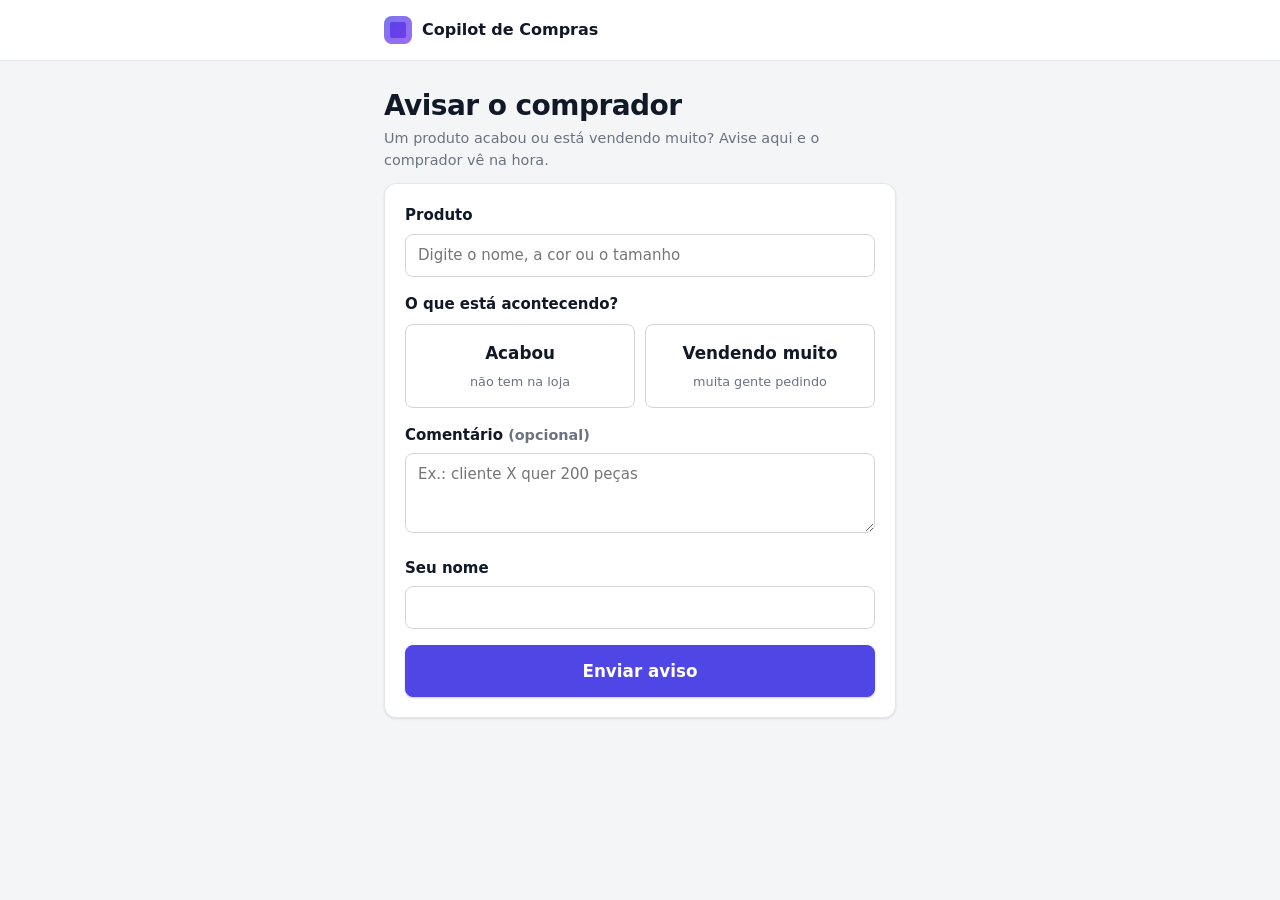
==== src/ui/aviso.html @ fc4e576a "Fluxo do comprador: painel, aviso, tela do SKU e decisão de compra (spec 08) Co-Authored-By: Claude " ====
<!doctype html>
<html lang="pt-BR">
<head>
  <meta charset="utf-8">
  <meta name="viewport" content="width=device-width, initial-scale=1">
  <title>Avisar o comprador - Copilot de Compras</title>
  <link rel="stylesheet" href="estilo.css">
  <script type="module" src="aviso.js"></script>
</head>
<body>
  <header>
    <div class="conteudo estreito">
      <strong class="marca">Copilot de Compras</strong>
    </div>
  </header>
  <main class="conteudo estreito">
    <h1>Avisar o comprador</h1>
    <p class="suave">Um produto acabou ou está vendendo muito? Avise aqui e o comprador vê na hora.</p>

    <form id="aviso-form" class="card" novalidate>
      <div class="campo">
        <label for="busca">Produto</label>
        <input id="busca" type="search" autocomplete="off" enterkeyhint="search" maxlength="100" placeholder="Digite o nome, a cor ou o tamanho">
        <p id="busca-status" class="suave" aria-live="polite"></p>
        <ul id="resultados" class="resultados" aria-label="Produtos encontrados"></ul>
        <div id="escolhido" class="escolhido" hidden></div>
      </div>

      <fieldset class="campo">
        <legend><strong>O que está acontecendo?</strong></legend>
        <div class="tipos" role="group" aria-label="Tipo do aviso">
          <button type="button" data-tipo="acabou" aria-pressed="false">Acabou<small>não tem na loja</small></button>
          <button type="button" data-tipo="vendendo_muito" aria-pressed="false">Vendendo muito<small>muita gente pedindo</small></button>
        </div>
      </fieldset>

      <div class="campo">
        <label for="comentario">Comentário <span class="suave">(opcional)</span></label>
        <textarea id="comentario" maxlength="2000" placeholder="Ex.: cliente X quer 200 peças"></textarea>
      </div>

      <div class="campo">
        <label for="nome">Seu nome</label>
        <input id="nome" maxlength="200" autocomplete="name">
      </div>

      <button id="enviar" type="submit" class="primario grande">Enviar aviso</button>
      <div id="resultado"></div>
    </form>
  </main>
</body>
</html>
---- src/ui/estilo.css ----
:root {
  --fundo: #f4f5f7;
  --superficie: #ffffff;
  --superficie-2: #f8f9fb;
  --texto: #111827;
  --texto-suave: #6b7280;
  --borda: #e5e7eb;
  --borda-forte: #d1d5db;
  --primaria: #4f46e5;
  --primaria-escura: #4338ca;
  --primaria-fundo: #eef2ff;
  --urgente: #dc2626;
  --urgente-fundo: #fef2f2;
  --destaque: #b45309;
  --destaque-fundo: #fffbeb;
  --vendas: #0369a1;
  --vendas-fundo: #f0f9ff;
  --sucesso: #15803d;
  --sucesso-fundo: #f0fdf4;
  --erro: #b91c1c;
  --erro-fundo: #fef2f2;
  --aviso-fundo: #fffbeb;
  --raio: 12px;
  --raio-pequeno: 8px;
  --sombra: 0 1px 2px rgba(17, 24, 39, 0.05), 0 1px 3px rgba(17, 24, 39, 0.06);
  --sombra-alta: 0 10px 30px rgba(17, 24, 39, 0.12);
  --largura-chat: 440px;
  color-scheme: light;
}

* {
  box-sizing: border-box;
}

[hidden] {
  display: none !important;
}

body {
  margin: 0;
  background: var(--fundo);
  color: var(--texto);
  font: 15px/1.55 system-ui, -apple-system, "Segoe UI", Roboto, sans-serif;
  -webkit-font-smoothing: antialiased;
}

a {
  color: var(--primaria);
  text-decoration: none;
}

a:hover {
  text-decoration: underline;
}

:focus-visible {
  outline: 2px solid var(--primaria);
  outline-offset: 2px;
}

/* Estrutura */

header {
  position: sticky;
  top: 0;
  z-index: 5;
  background: rgba(255, 255, 255, 0.92);
  backdrop-filter: blur(8px);
  border-bottom: 1px solid var(--borda);
}

header .conteudo {
  display: flex;
  align-items: center;
  gap: 8px 28px;
  min-height: 60px;
}

.marca {
  display: flex;
  align-items: center;
  gap: 10px;
  font-size: 1rem;
  white-space: nowrap;
}

.marca::before {
  content: "";
  width: 28px;
  height: 28px;
  border-radius: 8px;
  background: linear-gradient(135deg, var(--primaria), #7c3aed);
  box-shadow: inset 0 0 0 6px rgba(255, 255, 255, 0.25);
}

nav {
  display: flex;
  gap: 4px;
}

nav a {
  color: var(--texto-suave);
  font-weight: 500;
  padding: 6px 12px;
  border-radius: var(--raio-pequeno);
}

nav a:hover {
  color: var(--texto);
  background: var(--fundo);
  text-decoration: none;
}

nav a[aria-current="page"] {
  color: var(--texto);
  background: var(--fundo);
  font-weight: 600;
}

.conteudo {
  max-width: 1180px;
  margin: 0 auto;
  padding: 0 24px;
}

main.conteudo {
  padding-top: 28px;
  padding-bottom: 64px;
}

.conteudo.estreito {
  max-width: 560px;
}

.cabecalho-pagina {
  display: flex;
  flex-wrap: wrap;
  align-items: flex-end;
  justify-content: space-between;
  gap: 12px 24px;
  margin-bottom: 24px;
}

h1 {
  font-size: 1.75rem;
  line-height: 1.2;
  letter-spacing: -0.02em;
  margin: 0 0 4px;
}

h2 {
  font-size: 1.1rem;
  letter-spacing: -0.01em;
  margin: 32px 0 12px;
}

h3 {
  font-size: 1rem;
  margin: 0;
}

h4 {
  font-size: 0.8rem;
  text-transform: uppercase;
  letter-spacing: 0.04em;
  margin: 18px 0 8px;
  color: var(--texto-suave);
}

p {
  margin: 0 0 12px;
}

.suave {
  color: var(--texto-suave);
  font-size: 0.9rem;
}

code {
  font: 0.8em ui-monospace, SFMono-Regular, Menlo, monospace;
  color: var(--texto-suave);
  background: var(--superficie-2);
  border: 1px solid var(--borda);
  border-radius: 6px;
  padding: 1px 6px;
  overflow-wrap: anywhere;
}

/* Botões e campos */

button,
.botao {
  display: inline-flex;
  align-items: center;
  justify-content: center;
  gap: 6px;
  font: inherit;
  font-weight: 500;
  border: 1px solid var(--borda-forte);
  border-radius: var(--raio-pequeno);
  background: var(--superficie);
  color: var(--texto);
  padding: 8px 14px;
  cursor: pointer;
  text-decoration: none;
  transition: background 0.15s, border-color 0.15s, box-shadow 0.15s;
}

button:hover,
.botao:hover {
  background: var(--superficie-2);
  text-decoration: none;
}

button.primario,
.botao.primario {
  background: var(--primaria);
  border-color: var(--primaria);
  color: #fff;
  box-shadow: 0 1px 2px rgba(79, 70, 229, 0.3);
}

button.primario:hover,
.botao.primario:hover {
  background: var(--primaria-escura);
}

button:disabled {
  opacity: 0.6;
  cursor: wait;
}

button.grande {
  width: 100%;
  min-height: 52px;
  font-size: 1.05rem;
  font-weight: 600;
}

input,
textarea,
select {
  font: inherit;
  color: inherit;
  border: 1px solid var(--borda-forte);
  border-radius: var(--raio-pequeno);
  padding: 9px 12px;
  background: var(--superficie);
  max-width: 100%;
  transition: border-color 0.15s, box-shadow 0.15s;
}

input:focus,
textarea:focus,
select:focus {
  outline: none;
  border-color: var(--primaria);
  box-shadow: 0 0 0 3px var(--primaria-fundo);
}

input[type="radio"],
input[type="checkbox"] {
  accent-color: var(--primaria);
  width: 16px;
  height: 16px;
}

textarea {
  width: 100%;
  min-height: 80px;
  resize: vertical;
}

label {
  display: block;
  font-weight: 600;
  margin-bottom: 6px;
}

.campo {
  margin-bottom: 16px;
}

.acoes {
  display: flex;
  flex-wrap: wrap;
  gap: 8px;
  align-items: center;
}

/* Cards, selos e números */

.card {
  background: var(--superficie);
  border: 1px solid var(--borda);
  border-radius: var(--raio);
  box-shadow: var(--sombra);
  padding: 20px;
  margin-bottom: 16px;
}

section.card > h2 {
  margin-top: 0;
}

.card h3 {
  margin: 20px 0 8px;
}

.card > .acoes {
  margin-top: 16px;
}

.selo {
  display: inline-flex;
  align-items: center;
  gap: 4px;
  font-size: 0.75rem;
  font-weight: 600;
  line-height: 1.6;
  border-radius: 999px;
  padding: 1px 10px;
  background: var(--superficie-2);
  color: var(--texto-suave);
  border: 1px solid var(--borda);
  white-space: nowrap;
}

.selo.destaque {
  background: var(--destaque-fundo);
  border-color: #fde68a;
  color: var(--destaque);
}

.selo.urgente {
  background: var(--urgente-fundo);
  border-color: #fecaca;
  color: var(--urgente);
}

.selo.vendas {
  background: var(--vendas-fundo);
  border-color: #bae6fd;
  color: var(--vendas);
}

.selo.bom {
  background: var(--sucesso-fundo);
  border-color: #bbf7d0;
  color: var(--sucesso);
}

.selo.ruim {
  background: var(--erro-fundo);
  border-color: #fecaca;
  color: var(--erro);
}

.selos {
  display: flex;
  flex-wrap: wrap;
  gap: 6px;
}

.numeros {
  display: grid;
  grid-template-columns: repeat(auto-fit, minmax(140px, 1fr));
  gap: 12px;
  margin: 0;
}

.numeros div {
  min-width: 0;
  background: var(--superficie-2);
  border-radius: var(--raio-pequeno);
  padding: 10px 12px;
}

.numeros dt {
  font-size: 0.78rem;
  color: var(--texto-suave);
}

.numeros dd {
  margin: 0;
  font-weight: 600;
  overflow-wrap: anywhere;
}

.numeros.grandes dd {
  font-size: 1.35rem;
  letter-spacing: -0.01em;
}

ul.lista {
  margin: 0;
  padding-left: 20px;
}

ul.lista li {
  margin-bottom: 6px;
}

details {
  margin-top: 12px;
}

summary {
  cursor: pointer;
  color: var(--texto-suave);
  font-weight: 500;
}

summary:hover {
  color: var(--texto);
}

.mensagem {
  border-radius: var(--raio-pequeno);
  padding: 12px 14px;
  margin: 12px 0;
  font-size: 0.95rem;
}

.mensagem.erro {
  background: var(--erro-fundo);
  color: var(--erro);
  border: 1px solid #fecaca;
}

.mensagem.sucesso {
  background: var(--sucesso-fundo);
  color: var(--sucesso);
  border: 1px solid #bbf7d0;
}

.mensagem.aviso {
  background: var(--aviso-fundo);
  border: 1px solid #fde68a;
}

.carregando {
  display: flex;
  align-items: center;
  gap: 10px;
  color: var(--texto-suave);
  padding: 24px 0;
}

.carregando::before {
  content: "";
  width: 16px;
  height: 16px;
  border: 2px solid var(--borda-forte);
  border-top-color: var(--primaria);
  border-radius: 50%;
  animation: girar 0.8s linear infinite;
}

@keyframes girar {
  to {
    transform: rotate(360deg);
  }
}

table {
  width: 100%;
  border-collapse: collapse;
  font-size: 0.9rem;
}

th,
td {
  text-align: left;
  vertical-align: top;
  padding: 8px 10px;
  border-bottom: 1px solid var(--borda);
}

th {
  font-size: 0.78rem;
  font-weight: 600;
  color: var(--texto-suave);
  background: var(--superficie-2);
}

tbody tr:last-child td {
  border-bottom: 0;
}

.tabela {
  overflow-x: auto;
  border: 1px solid var(--borda);
  border-radius: var(--raio-pequeno);
}

fieldset {
  border: 0;
  margin: 0;
  padding: 0;
  min-width: 0;
}

legend {
  float: left;
  width: 100%;
  padding: 0;
  margin-bottom: 8px;
}

legend + * {
  clear: both;
}

.opcoes label {
  display: flex;
  gap: 10px;
  align-items: center;
  font-weight: normal;
  margin-bottom: 6px;
}

/* Painel de alertas */

.resumo {
  display: grid;
  grid-template-columns: repeat(auto-fit, minmax(200px, 1fr));
  gap: 12px;
  margin-bottom: 8px;
}

.resumo a {
  display: block;
  background: var(--superficie);
  border: 1px solid var(--borda);
  border-radius: var(--raio);
  box-shadow: var(--sombra);
  padding: 16px 18px;
  color: var(--texto);
  border-top: 3px solid var(--cor, var(--borda-forte));
}

.resumo a:hover {
  text-decoration: none;
  box-shadow: var(--sombra-alta);
}

.resumo strong {
  display: block;
  font-size: 2rem;
  line-height: 1.1;
  letter-spacing: -0.02em;
  color: var(--cor, var(--texto));
}

.resumo span {
  color: var(--texto-suave);
  font-size: 0.88rem;
}

.grupo {
  margin-top: 32px;
  scroll-margin-top: 80px;
}

.grupo > header {
  position: static;
  background: none;
  backdrop-filter: none;
  border: 0;
  display: flex;
  align-items: baseline;
  gap: 10px;
  margin-bottom: 12px;
}

.grupo > header h2 {
  margin: 0;
}

.grupo > header .contagem {
  font-size: 0.8rem;
  font-weight: 600;
  color: var(--texto-suave);
  background: var(--superficie);
  border: 1px solid var(--borda);
  border-radius: 999px;
  padding: 0 8px;
}

.grupo > header p {
  margin: 0;
}

.itens {
  display: grid;
  gap: 10px;
}

a.item {
  display: grid;
  grid-template-columns: minmax(220px, 1.3fr) minmax(0, 2fr) minmax(150px, auto) 20px;
  align-items: center;
  gap: 8px 24px;
  background: var(--superficie);
  border: 1px solid var(--borda);
  border-left: 4px solid var(--cor, var(--borda-forte));
  border-radius: var(--raio);
  box-shadow: var(--sombra);
  padding: 16px 20px;
  color: var(--texto);
  transition: box-shadow 0.15s, transform 0.15s;
}

a.item:hover {
  text-decoration: none;
  box-shadow: var(--sombra-alta);
  transform: translateY(-1px);
}

a.item::after {
  content: "›";
  font-size: 1.6rem;
  line-height: 1;
  color: var(--texto-suave);
  justify-self: end;
}

.item-produto strong {
  display: block;
  font-size: 1rem;
}

.item-produto span {
  display: block;
  color: var(--texto-suave);
  font-size: 0.88rem;
}

.item-situacao {
  display: grid;
  gap: 8px;
}

.item-situacao .frase {
  font-weight: 500;
}

.item-numeros {
  display: flex;
  flex-wrap: wrap;
  gap: 4px 18px;
  color: var(--texto-suave);
  font-size: 0.88rem;
}

.item-numeros b {
  color: var(--texto);
  font-weight: 600;
}

.item-sugestao {
  text-align: right;
}

.item-sugestao small {
  display: block;
  color: var(--texto-suave);
  font-size: 0.78rem;
}

.item-sugestao strong {
  display: block;
  font-size: 1.05rem;
}

.recado {
  background: var(--vendas-fundo);
  border: 1px solid #bae6fd;
  border-radius: var(--raio-pequeno);
  padding: 8px 12px;
  font-size: 0.9rem;
}

.recado q {
  font-style: italic;
}

.vazio {
  text-align: center;
  padding: 48px 24px;
}

.vazio strong {
  display: block;
  font-size: 1.15rem;
  margin-bottom: 4px;
}

details.decididos {
  margin-top: 40px;
}

details.decididos summary {
  color: var(--texto);
}

details.decididos ul {
  margin-top: 12px;
}

@media (max-width: 760px) {
  .conteudo {
    padding: 0 16px;
  }

  a.item {
    grid-template-columns: 1fr;
  }

  a.item::after {
    display: none;
  }

  .item-sugestao {
    text-align: left;
  }
}

/* Tela do SKU */

.voltar {
  display: inline-block;
  color: var(--texto-suave);
  font-weight: 500;
  margin-bottom: 12px;
}

.layout-sku {
  display: grid;
  grid-template-columns: minmax(0, 1fr) 360px;
  gap: 20px;
  align-items: start;
}

@media (max-width: 1000px) {
  .layout-sku {
    grid-template-columns: 1fr;
  }
}

@media (max-width: 1500px) {
  body.com-chat .layout-sku {
    grid-template-columns: 1fr;
  }
}

.sugestao-destaque {
  display: flex;
  flex-wrap: wrap;
  align-items: baseline;
  gap: 4px 12px;
  background: var(--primaria-fundo);
  border-radius: var(--raio-pequeno);
  padding: 14px 16px;
  margin-bottom: 12px;
}

.sugestao-destaque strong {
  font-size: 1.6rem;
  letter-spacing: -0.02em;
  color: var(--primaria-escura);
}

.grafico {
  display: grid;
  grid-template-columns: repeat(12, 1fr);
  align-items: end;
  gap: 8px;
  height: 180px;
  padding-top: 20px;
}

.grafico div {
  display: flex;
  flex-direction: column;
  align-items: center;
  justify-content: flex-end;
  height: 100%;
  min-width: 0;
}

.grafico span.barra-vertical {
  width: 100%;
  max-width: 40px;
  min-height: 2px;
  background: linear-gradient(180deg, #818cf8, var(--primaria));
  border-radius: 6px 6px 2px 2px;
}

.grafico span.barra-vertical.zero {
  background: var(--urgente);
}

.grafico b {
  font-size: 0.75rem;
  margin-bottom: 4px;
}

.grafico small {
  font-size: 0.72rem;
  color: var(--texto-suave);
  margin-top: 6px;
  white-space: nowrap;
}

.escolhas {
  display: grid;
  gap: 8px;
}

.escolhas label {
  display: flex;
  align-items: center;
  gap: 10px;
  font-weight: 500;
  margin: 0;
  padding: 12px 14px;
  border: 1px solid var(--borda-forte);
  border-radius: var(--raio-pequeno);
  cursor: pointer;
  transition: border-color 0.15s, background 0.15s;
}

.escolhas label:hover {
  background: var(--superficie-2);
}

.escolhas label:has(input:checked) {
  border-color: var(--primaria);
  background: var(--primaria-fundo);
  box-shadow: 0 0 0 1px var(--primaria);
}

.unidade {
  display: flex;
  gap: 8px;
  align-items: center;
}

.unidade input {
  width: 140px;
}

.historico {
  list-style: none;
  margin: 0;
  padding: 0;
}

.historico li {
  padding: 10px 0;
  border-bottom: 1px solid var(--borda);
}

.historico li:last-child {
  border-bottom: 0;
}

/* Política */

.meses {
  display: grid;
  grid-template-columns: repeat(auto-fill, minmax(72px, 1fr));
  gap: 6px;
}

.meses label {
  justify-content: center;
  border: 1px solid var(--borda-forte);
  border-radius: var(--raio-pequeno);
  padding: 6px;
  margin: 0;
  cursor: pointer;
}

.meses label:has(input:checked) {
  border-color: var(--primaria);
  background: var(--primaria-fundo);
}

.pergunta p.suave {
  margin-bottom: 10px;
}

.pergunta > label,
.pergunta legend strong {
  font-size: 1rem;
}

.barra-salvar {
  position: sticky;
  bottom: 0;
  z-index: 4;
  display: flex;
  flex-wrap: wrap;
  align-items: center;
  gap: 12px;
  background: rgba(255, 255, 255, 0.95);
  backdrop-filter: blur(8px);
  border: 1px solid var(--borda);
  border-radius: var(--raio);
  box-shadow: var(--sombra-alta);
  padding: 12px 16px;
  margin-top: 24px;
}

.barra-salvar #resultado {
  flex-basis: 100%;
}

.barra-salvar #resultado:empty {
  display: none;
}

.barra-salvar #resultado .mensagem {
  margin: 0;
}

dl.erp dt {
  font-weight: 600;
}

dl.erp dd {
  margin: 2px 0 14px;
  color: var(--texto-suave);
}

/* Página de aviso (vendedoras) */

input[type="search"],
.estreito input {
  width: 100%;
}

.resultados {
  list-style: none;
  margin: 8px 0 0;
  padding: 0;
}

.resultados button {
  display: flex;
  flex-direction: column;
  align-items: flex-start;
  width: 100%;
  min-height: 56px;
  text-align: left;
  margin-bottom: 6px;
  background: var(--superficie);
}

.escolhido {
  display: flex;
  justify-content: space-between;
  align-items: center;
  gap: 12px;
  background: var(--primaria-fundo);
  border: 2px solid var(--primaria);
  border-radius: var(--raio-pequeno);
  padding: 12px 14px;
}

.tipos {
  display: grid;
  grid-template-columns: 1fr 1fr;
  gap: 10px;
}

.tipos button {
  flex-direction: column;
  min-height: 84px;
  font-size: 1.05rem;
  font-weight: 600;
  background: var(--superficie);
}

.tipos button small {
  font-weight: 400;
  font-size: 0.8rem;
  color: var(--texto-suave);
}

.tipos button[aria-pressed="true"] {
  background: var(--primaria);
  border-color: var(--primaria);
  color: #fff;
}

.tipos button[aria-pressed="true"] small {
  color: rgba(255, 255, 255, 0.85);
}

/* Chat lateral */

.abrir-chat {
  margin-left: auto;
  background: var(--primaria);
  border-color: var(--primaria);
  color: #fff;
}

.abrir-chat:hover {
  background: var(--primaria-escura);
}

.abrir-chat[aria-expanded="true"] {
  background: var(--texto);
  border-color: var(--texto);
}

.chat-lateral {
  position: fixed;
  top: 0;
  right: 0;
  bottom: 0;
  z-index: 10;
  width: min(var(--largura-chat), 100%);
  display: flex;
  flex-direction: column;
  background: var(--superficie-2);
  border-left: 1px solid var(--borda);
  box-shadow: var(--sombra-alta);
}

.chat-topo {
  display: flex;
  justify-content: space-between;
  align-items: center;
  gap: 12px;
  padding: 14px 16px;
  background: var(--superficie);
  border-bottom: 1px solid var(--borda);
}

.chat-topo strong {
  display: flex;
  align-items: center;
  gap: 8px;
}

.chat-topo strong::before {
  content: "";
  width: 10px;
  height: 10px;
  border-radius: 50%;
  background: var(--sucesso);
}

.chat-contexto {
  margin: 0;
  padding: 8px 16px;
  font-size: 0.85rem;
  color: var(--texto-suave);
  background: var(--superficie);
  border-bottom: 1px solid var(--borda);
}

.chat-respostas {
  flex: 1;
  overflow-y: auto;
  padding: 16px;
  display: flex;
  flex-direction: column;
  gap: 12px;
}

.chat-boas-vindas {
  margin: auto 0 0;
}

.chat-boas-vindas p {
  color: var(--texto-suave);
}

.sugestoes-de-pergunta {
  display: flex;
  flex-direction: column;
  gap: 6px;
}

.sugestoes-de-pergunta button {
  justify-content: flex-start;
  text-align: left;
  border-radius: 999px;
  font-size: 0.9rem;
  padding: 8px 14px;
}

.bolha {
  max-width: 92%;
  border-radius: 14px;
  padding: 10px 14px;
  font-size: 0.95rem;
}

.bolha.minha {
  align-self: flex-end;
  background: var(--primaria);
  color: #fff;
  border-bottom-right-radius: 4px;
}

.bolha.copilot {
  align-self: flex-start;
  background: var(--superficie);
  border: 1px solid var(--borda);
  border-bottom-left-radius: 4px;
  box-shadow: var(--sombra);
}

.bolha.copilot .card {
  box-shadow: none;
  padding: 12px;
}

.bolha details {
  border-top: 1px solid var(--borda);
  padding-top: 8px;
}

.chat-formulario {
  display: flex;
  gap: 8px;
  align-items: flex-end;
  padding: 12px 16px 16px;
  background: var(--superficie);
  border-top: 1px solid var(--borda);
}

.chat-formulario textarea {
  min-height: 44px;
  max-height: 160px;
  resize: none;
  border-radius: 22px;
  padding: 11px 16px;
}

.chat-formulario button {
  border-radius: 22px;
  min-height: 44px;
}

.texto-resposta {
  white-space: pre-wrap;
  overflow-wrap: anywhere;
}

mark.nao-confirmada {
  background: var(--erro-fundo);
  color: var(--erro);
  border-radius: 4px;
  padding: 0 2px;
}

.digitando {
  display: inline-flex;
  gap: 4px;
  padding: 4px 0;
}

.digitando span {
  width: 7px;
  height: 7px;
  border-radius: 50%;
  background: var(--texto-suave);
  animation: pulsar 1.2s infinite ease-in-out;
}

.digitando span:nth-child(2) {
  animation-delay: 0.15s;
}

.digitando span:nth-child(3) {
  animation-delay: 0.3s;
}

@keyframes pulsar {
  0%,
  80%,
  100% {
    opacity: 0.3;
    transform: scale(0.8);
  }
  40% {
    opacity: 1;
    transform: scale(1);
  }
}

.chat-controles {
  display: flex;
  gap: 8px;
}

.chat-alca {
  position: absolute;
  top: 0;
  bottom: 0;
  left: -4px;
  z-index: 1;
  width: 8px;
  cursor: col-resize;
  touch-action: none;
}

.chat-alca::after {
  content: "";
  position: absolute;
  top: 0;
  bottom: 0;
  left: 3px;
  width: 2px;
  background: transparent;
  transition: background 0.15s;
}

.chat-alca:hover::after,
.chat-alca:focus-visible::after,
body.redimensionando-chat .chat-alca::after {
  background: var(--primaria);
}

.chat-alca:focus-visible {
  outline: none;
}

body.redimensionando-chat {
  cursor: col-resize;
  user-select: none;
}

.chat-lateral.maximizado {
  width: 100%;
  border-left: 0;
}

.chat-lateral.maximizado .chat-alca {
  display: none;
}

.chat-lateral.maximizado .chat-respostas,
.chat-lateral.maximizado .chat-formulario,
.chat-lateral.maximizado .chat-contexto {
  padding-left: max(16px, calc((100% - 880px) / 2));
  padding-right: max(16px, calc((100% - 880px) / 2));
}

body.chat-maximizado {
  overflow: hidden;
}

@media (min-width: 1100px) {
  body.com-chat {
    padding-right: var(--largura-chat);
  }
}

@media (max-width: 760px) {
  .chat-alca {
    display: none;
  }
}
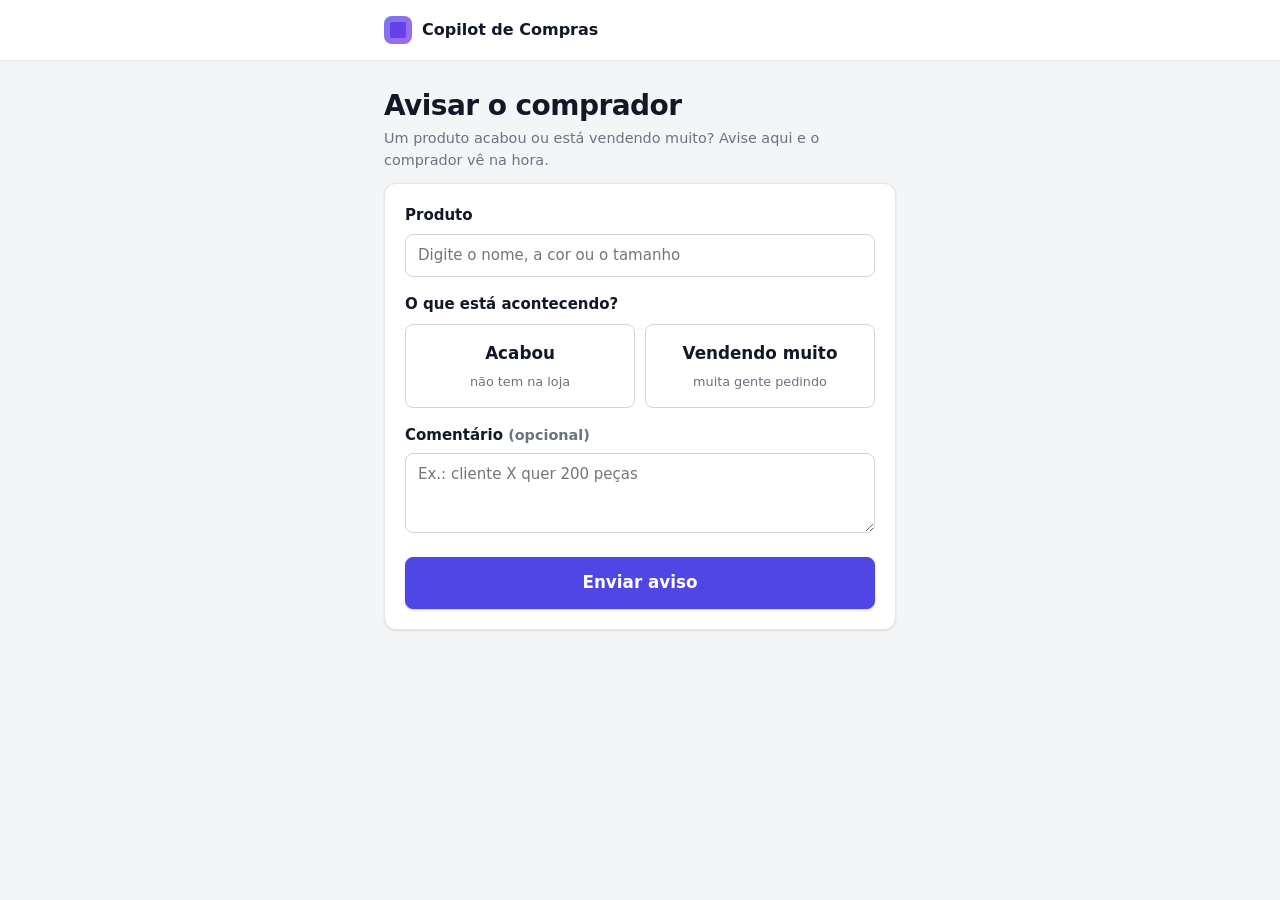
==== commit deccdce2: "Gestão de usuários pelo admin, troca de senha e autoria pelo usuário logado (spec 09, ticket 04) Co-" ====
--- a/src/ui/aviso.html
+++ b/src/ui/aviso.html
@@ -11,6 +11,7 @@
   <header>
     <div class="conteudo estreito">
       <strong class="marca">Copilot de Compras</strong>
+      <nav aria-label="Telas do Copilot"></nav>
     </div>
   </header>
   <main class="conteudo estreito">
@@ -39,11 +40,6 @@
         <textarea id="comentario" maxlength="2000" placeholder="Ex.: cliente X quer 200 peças"></textarea>
       </div>
 
-      <div class="campo">
-        <label for="nome">Seu nome</label>
-        <input id="nome" maxlength="200" autocomplete="name">
-      </div>
-
       <button id="enviar" type="submit" class="primario grande">Enviar aviso</button>
       <div id="resultado"></div>
     </form>
--- a/src/ui/estilo.css
+++ b/src/ui/estilo.css
@@ -117,6 +117,109 @@
   font-weight: 600;
 }
 
+.sessao {
+  display: flex;
+  align-items: center;
+  gap: 12px;
+  margin-left: auto;
+  white-space: nowrap;
+}
+
+.abrir-chat ~ .sessao {
+  margin-left: 0;
+}
+
+.sessao-nome {
+  color: var(--texto-suave);
+  font-size: 0.9rem;
+  padding: 6px 4px;
+}
+
+a.sessao-nome:hover,
+a.sessao-nome[aria-current="page"] {
+  color: var(--texto);
+}
+
+@media (max-width: 760px) {
+  header .conteudo {
+    flex-wrap: wrap;
+    gap: 8px 12px;
+    padding-top: 10px;
+    padding-bottom: 10px;
+  }
+
+  .sessao,
+  .abrir-chat ~ .sessao {
+    order: 1;
+    gap: 8px;
+    margin-left: auto;
+  }
+
+  header nav {
+    order: 2;
+    flex: 1 1 auto;
+    overflow-x: auto;
+  }
+
+  header .abrir-chat {
+    order: 3;
+  }
+
+  header nav a {
+    padding: 6px 10px;
+    white-space: nowrap;
+  }
+
+  header nav:empty {
+    display: none;
+  }
+
+  .sessao-nome {
+    max-width: 72px;
+    overflow: hidden;
+    text-overflow: ellipsis;
+  }
+}
+
+/* Login */
+
+body.pagina-login {
+  min-height: 100vh;
+  display: grid;
+  place-items: center;
+  background: radial-gradient(1200px 600px at 50% -10%, var(--primaria-fundo), var(--fundo));
+}
+
+.login {
+  width: min(400px, 100%);
+  padding: 32px 16px;
+  text-align: center;
+}
+
+.login .marca {
+  justify-content: center;
+  font-size: 1.1rem;
+  margin-bottom: 20px;
+}
+
+.login .card {
+  text-align: left;
+  padding: 28px 24px;
+  box-shadow: var(--sombra-alta);
+}
+
+.login input {
+  width: 100%;
+}
+
+.login .card > .suave {
+  margin-bottom: 20px;
+}
+
+.login > .suave {
+  margin-top: 16px;
+}
+
 .conteudo {
   max-width: 1180px;
   margin: 0 auto;
@@ -130,6 +233,10 @@
 
 .conteudo.estreito {
   max-width: 560px;
+}
+
+.conteudo.medio {
+  max-width: 880px;
 }
 
 .cabecalho-pagina {
@@ -1001,6 +1108,124 @@
   color: rgba(255, 255, 255, 0.85);
 }
 
+/* Usuários e conta */
+
+button.perigo {
+  color: var(--erro);
+  border-color: #fecaca;
+}
+
+button.perigo:hover {
+  background: var(--erro-fundo);
+}
+
+.campos-lado-a-lado {
+  display: grid;
+  grid-template-columns: repeat(auto-fit, minmax(220px, 1fr));
+  gap: 0 16px;
+}
+
+form.card > h2 {
+  margin-top: 0;
+}
+
+#cadastro input:not([type="checkbox"]),
+.pessoa-edicao input[type="text"],
+#senha-form input {
+  width: 100%;
+  padding: 9px 12px;
+}
+
+.escolhas.papeis {
+  grid-template-columns: repeat(2, minmax(0, 1fr));
+}
+
+.escolhas.papeis label span {
+  display: flex;
+  flex-direction: column;
+  line-height: 1.35;
+}
+
+.escolhas.papeis small {
+  font-weight: 400;
+}
+
+.pessoas {
+  list-style: none;
+  margin: 0;
+  padding: 0;
+}
+
+.pessoa {
+  display: grid;
+  grid-template-columns: minmax(0, 1fr) minmax(0, 1fr) 360px;
+  gap: 8px 20px;
+  align-items: center;
+  padding: 14px 0;
+  border-bottom: 1px solid var(--borda);
+}
+
+.pessoa:last-child {
+  border-bottom: 0;
+}
+
+.pessoa-quem,
+.pessoa-situacao {
+  display: flex;
+  flex-direction: column;
+  gap: 4px;
+  min-width: 0;
+  overflow-wrap: anywhere;
+}
+
+.pessoa-situacao > .suave {
+  font-size: 0.85rem;
+}
+
+.pessoa > .acoes {
+  justify-content: flex-end;
+}
+
+.pessoa > .acoes button {
+  padding: 6px 12px;
+  font-size: 0.9rem;
+}
+
+.pessoa.desativada .pessoa-quem strong {
+  color: var(--texto-suave);
+}
+
+.pessoa-edicao {
+  grid-column: 1 / -1;
+  display: grid;
+  gap: 12px;
+  background: var(--superficie-2);
+  border: 1px solid var(--borda);
+  border-radius: var(--raio-pequeno);
+  padding: 14px;
+}
+
+.pessoa-edicao .campo {
+  margin: 0;
+}
+
+.conta-nome {
+  display: flex;
+  flex-direction: column;
+  margin: 0 0 10px;
+}
+
+@media (max-width: 760px) {
+  .pessoa,
+  .escolhas.papeis {
+    grid-template-columns: minmax(0, 1fr);
+  }
+
+  .pessoa > .acoes {
+    justify-content: flex-start;
+  }
+}
+
 /* Chat lateral */
 
 .abrir-chat {
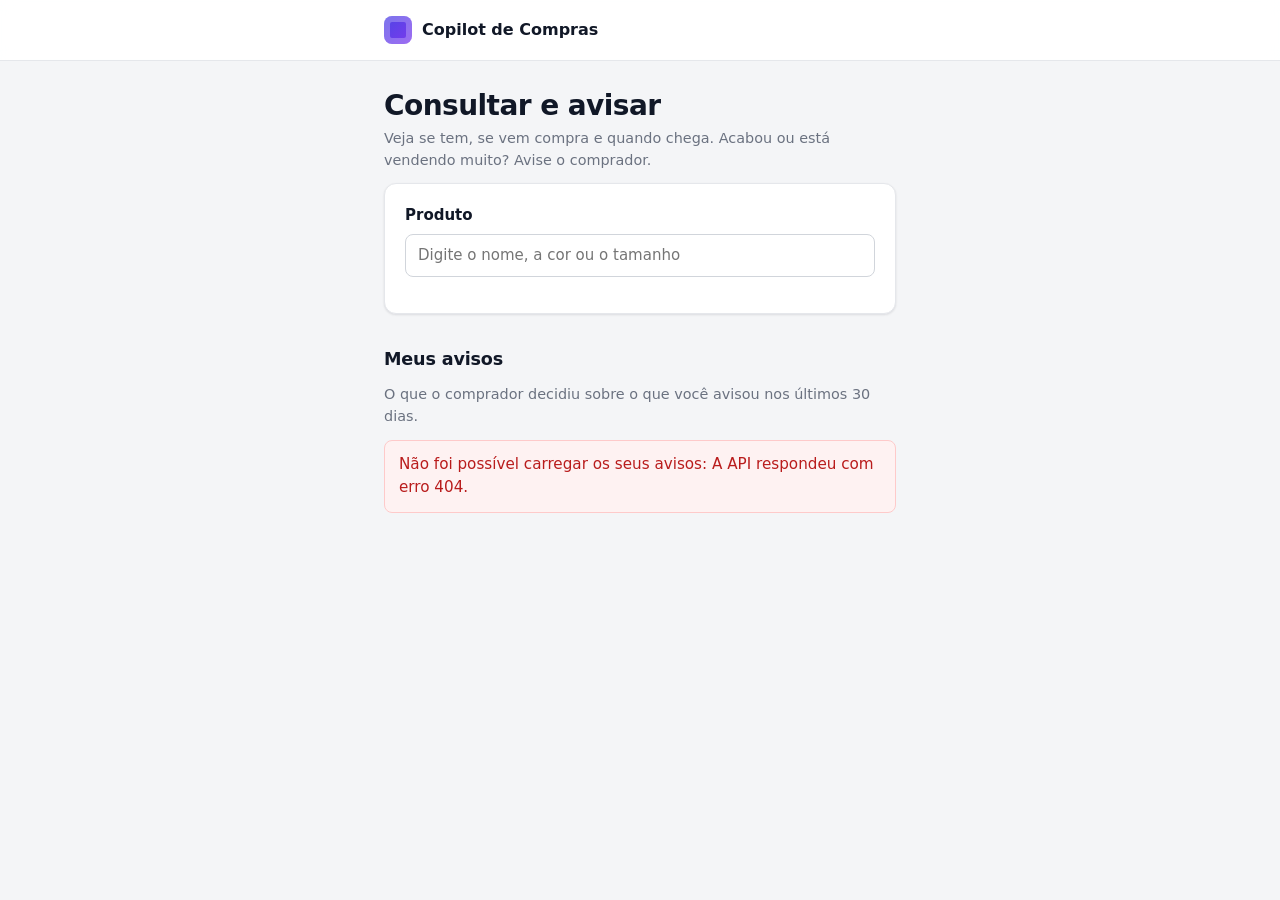
==== commit 23a5ecf7: "Consulta da vendedora com disponibilidade e previsão de chegada, Meus avisos e notificação da decisã" ====
--- a/src/ui/aviso.html
+++ b/src/ui/aviso.html
@@ -3,7 +3,7 @@
 <head>
   <meta charset="utf-8">
   <meta name="viewport" content="width=device-width, initial-scale=1">
-  <title>Avisar o comprador - Copilot de Compras</title>
+  <title>Consultar e avisar - Copilot de Compras</title>
   <link rel="stylesheet" href="estilo.css">
   <script type="module" src="aviso.js"></script>
 </head>
@@ -15,10 +15,10 @@
     </div>
   </header>
   <main class="conteudo estreito">
-    <h1>Avisar o comprador</h1>
-    <p class="suave">Um produto acabou ou está vendendo muito? Avise aqui e o comprador vê na hora.</p>
+    <h1>Consultar e avisar</h1>
+    <p class="suave">Veja se tem, se vem compra e quando chega. Acabou ou está vendendo muito? Avise o comprador.</p>
 
-    <form id="aviso-form" class="card" novalidate>
+    <section class="card consulta" aria-label="Consultar um produto">
       <div class="campo">
         <label for="busca">Produto</label>
         <input id="busca" type="search" autocomplete="off" enterkeyhint="search" maxlength="100" placeholder="Digite o nome, a cor ou o tamanho">
@@ -27,22 +27,39 @@
         <div id="escolhido" class="escolhido" hidden></div>
       </div>
 
-      <fieldset class="campo">
-        <legend><strong>O que está acontecendo?</strong></legend>
-        <div class="tipos" role="group" aria-label="Tipo do aviso">
-          <button type="button" data-tipo="acabou" aria-pressed="false">Acabou<small>não tem na loja</small></button>
-          <button type="button" data-tipo="vendendo_muito" aria-pressed="false">Vendendo muito<small>muita gente pedindo</small></button>
-        </div>
-      </fieldset>
+      <div id="disponibilidade" class="disponibilidade" aria-live="polite" hidden></div>
 
-      <div class="campo">
-        <label for="comentario">Comentário <span class="suave">(opcional)</span></label>
-        <textarea id="comentario" maxlength="2000" placeholder="Ex.: cliente X quer 200 peças"></textarea>
+      <div id="acoes" class="acoes-vendedora" hidden>
+        <button id="abrir-aviso" type="button" class="primario grande" aria-expanded="false" aria-controls="aviso-form">Avisar o comprador</button>
       </div>
 
-      <button id="enviar" type="submit" class="primario grande">Enviar aviso</button>
+      <form id="aviso-form" class="aviso-form" novalidate hidden>
+        <fieldset class="campo">
+          <legend><strong>O que está acontecendo?</strong></legend>
+          <div class="tipos" role="group" aria-label="Tipo do aviso">
+            <button type="button" data-tipo="acabou" aria-pressed="false">Acabou<small>não tem na loja</small></button>
+            <button type="button" data-tipo="vendendo_muito" aria-pressed="false">Vendendo muito<small>muita gente pedindo</small></button>
+          </div>
+        </fieldset>
+
+        <div class="campo">
+          <label for="comentario">Comentário <span class="suave">(opcional)</span></label>
+          <textarea id="comentario" maxlength="2000" placeholder="Ex.: cliente X quer 200 peças"></textarea>
+        </div>
+
+        <button id="enviar" type="submit" class="primario grande">Enviar aviso</button>
+      </form>
       <div id="resultado"></div>
-    </form>
+    </section>
+
+    <section id="meus-avisos" class="grupo" aria-labelledby="t-meus-avisos">
+      <header>
+        <h2 id="t-meus-avisos">Meus avisos</h2>
+        <span id="contagem-meus-avisos" class="contagem" hidden></span>
+        <p class="suave">O que o comprador decidiu sobre o que você avisou nos últimos 30 dias.</p>
+      </header>
+      <div id="lista-meus-avisos"><p class="carregando">Carregando os seus avisos...</p></div>
+    </section>
   </main>
 </body>
 </html>
--- a/src/ui/estilo.css
+++ b/src/ui/estilo.css
@@ -103,6 +103,7 @@
   font-weight: 500;
   padding: 6px 12px;
   border-radius: var(--raio-pequeno);
+  white-space: nowrap;
 }
 
 nav a:hover {
@@ -178,6 +179,270 @@
     max-width: 72px;
     overflow: hidden;
     text-overflow: ellipsis;
+  }
+}
+
+/* Notificações */
+
+header .conteudo {
+  position: relative;
+}
+
+button.sino {
+  position: relative;
+  padding: 7px;
+  border-color: transparent;
+  background: transparent;
+  color: var(--texto-suave);
+}
+
+button.sino:hover,
+button.sino[aria-expanded="true"] {
+  background: var(--fundo);
+  color: var(--texto);
+}
+
+.sino-contagem {
+  position: absolute;
+  top: 0;
+  right: -2px;
+  min-width: 18px;
+  height: 18px;
+  padding: 0 5px;
+  border-radius: 999px;
+  border: 2px solid var(--superficie);
+  background: var(--urgente);
+  color: #fff;
+  font-size: 0.68rem;
+  font-weight: 700;
+  line-height: 14px;
+  text-align: center;
+}
+
+.notificacoes {
+  position: absolute;
+  top: calc(100% + 8px);
+  right: 24px;
+  z-index: 6;
+  width: min(420px, calc(100% - 48px));
+  max-height: min(560px, calc(100vh - 100px));
+  display: flex;
+  flex-direction: column;
+  background: var(--superficie);
+  border: 1px solid var(--borda);
+  border-radius: var(--raio);
+  box-shadow: var(--sombra-alta);
+  overflow: hidden;
+}
+
+.notificacoes-topo {
+  display: flex;
+  align-items: center;
+  justify-content: space-between;
+  gap: 12px;
+  padding: 14px 16px;
+  border-bottom: 1px solid var(--borda);
+}
+
+.notificacoes-topo h2 {
+  margin: 0;
+  font-size: 1rem;
+}
+
+button.marcar-lidas {
+  padding: 4px 8px;
+  border-color: transparent;
+  background: transparent;
+  color: var(--primaria);
+  font-size: 0.85rem;
+}
+
+button.marcar-lidas:hover {
+  background: var(--primaria-fundo);
+}
+
+.notificacoes-corpo {
+  overflow-y: auto;
+}
+
+.notificacoes-corpo > p,
+.notificacoes-corpo > .mensagem {
+  margin: 16px;
+}
+
+.notificacoes-lista {
+  list-style: none;
+  margin: 0;
+  padding: 0;
+}
+
+.notificacao + .notificacao {
+  border-top: 1px solid var(--borda);
+}
+
+.notificacao > a,
+.notificacao > div {
+  display: flex;
+  flex-direction: column;
+  gap: 2px;
+  padding: 12px 16px;
+  color: var(--texto);
+}
+
+.notificacao > a:hover {
+  background: var(--superficie-2);
+  text-decoration: none;
+}
+
+.notificacao.nao-lida > a,
+.notificacao.nao-lida > div {
+  background: var(--primaria-fundo);
+}
+
+.notificacao.nao-lida > a:hover {
+  background: #e0e7ff;
+}
+
+.notificacao-topo {
+  display: flex;
+  align-items: center;
+  gap: 8px;
+}
+
+.notificacao-topo .suave {
+  font-size: 0.8rem;
+}
+
+.notificacao-nova {
+  margin-left: auto;
+  color: var(--primaria);
+  font-size: 0.75rem;
+  font-weight: 700;
+}
+
+.notificacao-nova::before {
+  content: "";
+  display: inline-block;
+  width: 8px;
+  height: 8px;
+  margin-right: 6px;
+  border-radius: 50%;
+  background: var(--primaria);
+}
+
+.notificacao-titulo {
+  font-weight: 600;
+  line-height: 1.4;
+}
+
+.popup-notificacoes {
+  position: fixed;
+  right: 24px;
+  bottom: 24px;
+  z-index: 11;
+  width: min(340px, calc(100% - 32px));
+}
+
+.popup-cartao {
+  display: flex;
+  flex-direction: column;
+  gap: 12px;
+  padding: 16px;
+  background: var(--superficie);
+  border: 1px solid var(--borda);
+  border-left: 4px solid var(--primaria);
+  border-radius: var(--raio);
+  box-shadow: var(--sombra-alta);
+  animation: popup-entra 0.25s ease-out;
+}
+
+@keyframes popup-entra {
+  from {
+    opacity: 0;
+    transform: translateY(12px);
+  }
+}
+
+.popup-topo {
+  display: flex;
+  align-items: center;
+  justify-content: space-between;
+}
+
+button.popup-fechar {
+  padding: 0 8px;
+  border-color: transparent;
+  background: transparent;
+  color: var(--texto-suave);
+  font-size: 1.3rem;
+  line-height: 1.4;
+}
+
+.popup-grupos {
+  list-style: none;
+  margin: 0;
+  padding: 0;
+  display: flex;
+  flex-direction: column;
+  gap: 6px;
+}
+
+.popup-grupos li {
+  display: flex;
+  align-items: center;
+  gap: 6px;
+}
+
+.popup-marca {
+  width: 10px;
+  height: 10px;
+  margin-right: 4px;
+  border-radius: 50%;
+  background: var(--texto-suave);
+}
+
+.popup-marca.urgente {
+  background: var(--urgente);
+}
+
+.popup-marca.destaque {
+  background: var(--destaque);
+}
+
+.popup-marca.vendas {
+  background: var(--vendas);
+}
+
+.popup-marca.bom {
+  background: var(--sucesso);
+}
+
+.pedido-atrasado {
+  scroll-margin-top: 80px;
+}
+
+.pedido-atrasado.em-foco {
+  outline: 2px solid var(--primaria);
+  outline-offset: 4px;
+  border-radius: var(--raio-pequeno);
+}
+
+@media (min-width: 1100px) {
+  body.com-chat .popup-notificacoes {
+    right: calc(var(--largura-chat) + 24px);
+  }
+}
+
+@media (max-width: 760px) {
+  .notificacoes {
+    right: 16px;
+    width: calc(100% - 32px);
+    max-height: calc(100vh - 140px);
+  }
+
+  .popup-notificacoes {
+    right: 16px;
+    bottom: 16px;
   }
 }
 
@@ -629,6 +894,37 @@
 
 /* Painel de alertas */
 
+.filtros {
+  display: grid;
+  grid-template-columns: minmax(200px, 1.4fr) repeat(3, minmax(0, 1fr)) auto;
+  gap: 10px;
+  margin-bottom: 20px;
+}
+
+.filtros input[type="search"],
+.filtros select {
+  width: 100%;
+  min-width: 0;
+}
+
+.filtros button {
+  white-space: nowrap;
+}
+
+#painel[aria-busy="true"],
+#estoque[aria-busy="true"] {
+  opacity: 0.55;
+  transition: opacity 0.15s;
+}
+
+.vazio button {
+  margin-top: 12px;
+}
+
+.resumo + .vazio {
+  margin-top: 32px;
+}
+
 .resumo {
   display: grid;
   grid-template-columns: repeat(auto-fit, minmax(200px, 1fr));
@@ -683,6 +979,7 @@
 
 .grupo > header h2 {
   margin: 0;
+  white-space: nowrap;
 }
 
 .grupo > header .contagem {
@@ -793,6 +1090,11 @@
   font-style: italic;
 }
 
+.recado.repositor {
+  background: var(--urgente-fundo);
+  border-color: #fecaca;
+}
+
 .vazio {
   text-align: center;
   padding: 48px 24px;
@@ -804,6 +1106,131 @@
   margin-bottom: 4px;
 }
 
+.fornecedor-atrasado {
+  background: var(--superficie);
+  border: 1px solid var(--borda);
+  border-left: 4px solid var(--cor, var(--destaque));
+  border-radius: var(--raio);
+  box-shadow: var(--sombra);
+  padding: 16px 20px;
+}
+
+.fornecedor-atrasado > header {
+  position: static;
+  background: none;
+  backdrop-filter: none;
+  border: 0;
+  display: flex;
+  flex-wrap: wrap;
+  align-items: center;
+  gap: 8px 12px;
+}
+
+.fornecedor-atrasado > header h3 {
+  margin: 0;
+  font-size: 1.1rem;
+}
+
+.historico-atrasos {
+  margin: 4px 0 0;
+  font-size: 0.88rem;
+}
+
+.pedido-atrasado {
+  border-top: 1px solid var(--borda);
+  margin-top: 14px;
+  padding-top: 14px;
+}
+
+.pedido-cabecalho {
+  display: flex;
+  flex-wrap: wrap;
+  align-items: center;
+  justify-content: space-between;
+  gap: 6px 12px;
+  font-weight: 500;
+}
+
+.recado-cobranca {
+  background: var(--destaque-fundo);
+  border: 1px solid #fde68a;
+  border-radius: var(--raio-pequeno);
+  padding: 8px 12px;
+  margin: 10px 0 0;
+  font-size: 0.9rem;
+}
+
+ul.skus-atrasados {
+  list-style: none;
+  margin: 10px 0 0;
+  padding: 0;
+  display: grid;
+  gap: 8px;
+}
+
+ul.skus-atrasados li {
+  display: grid;
+  grid-template-columns: minmax(220px, 1.3fr) minmax(0, 2fr) 110px;
+  align-items: center;
+  gap: 6px 24px;
+  background: var(--superficie-2);
+  border-radius: var(--raio-pequeno);
+  padding: 10px 12px;
+}
+
+ul.skus-atrasados .item-produto a {
+  color: var(--texto);
+}
+
+ul.skus-atrasados .item-produto code {
+  font-size: 0.8rem;
+}
+
+ul.skus-atrasados .selos {
+  justify-content: flex-end;
+}
+
+details.cobrar {
+  margin-top: 12px;
+}
+
+details.cobrar > summary {
+  list-style: none;
+  color: var(--texto);
+}
+
+details.cobrar > summary::-webkit-details-marker {
+  display: none;
+}
+
+details.cobrar[open] > summary {
+  background: var(--superficie-2);
+}
+
+.form-cobranca {
+  display: grid;
+  grid-template-columns: minmax(160px, auto) minmax(0, 1fr) auto;
+  align-items: end;
+  gap: 12px;
+  margin-top: 12px;
+}
+
+.form-cobranca .campo {
+  margin: 0;
+}
+
+.form-cobranca input {
+  width: 100%;
+}
+
+.form-cobranca > div:last-child {
+  grid-column: 1 / -1;
+}
+
+.form-cobranca > div:last-child:empty {
+  display: none;
+}
+
 details.decididos {
   margin-top: 40px;
 }
@@ -821,16 +1248,257 @@
     padding: 0 16px;
   }
 
+  .filtros {
+    grid-template-columns: 1fr 1fr;
+  }
+
+  .filtros input[type="search"],
+  .filtros #filtro-fornecedor,
+  .filtros button {
+    grid-column: 1 / -1;
+  }
+
+  .filtros select {
+    font-size: 0.9rem;
+    padding-left: 10px;
+    padding-right: 6px;
+  }
+
+  .grupo > header {
+    flex-wrap: wrap;
+  }
+
+  .grupo > header p {
+    flex-basis: 100%;
+  }
+
+  .resumo {
+    grid-template-columns: 1fr 1fr;
+    gap: 10px;
+  }
+
+  .resumo a {
+    padding: 12px 14px;
+  }
+
+  .resumo strong {
+    font-size: 1.6rem;
+  }
+
   a.item {
     grid-template-columns: 1fr;
   }
 
+  ul.skus-atrasados li,
+  .form-cobranca {
+    grid-template-columns: 1fr;
+  }
+
+  ul.skus-atrasados .selos {
+    justify-content: flex-start;
+  }
+
+  .fornecedor-atrasado {
+    padding: 14px 16px;
+  }
+
   a.item::after {
     display: none;
   }
 
   .item-sugestao {
     text-align: left;
+  }
+}
+
+/* Estoque */
+
+.filtros.filtros-estoque {
+  grid-template-columns: minmax(200px, 1.8fr) repeat(2, minmax(0, 1fr)) auto;
+}
+
+.barra-estoque {
+  display: flex;
+  flex-wrap: wrap;
+  align-items: center;
+  justify-content: space-between;
+  gap: 8px 16px;
+  margin-bottom: 12px;
+  scroll-margin-top: 80px;
+}
+
+.barra-estoque p {
+  margin: 0;
+}
+
+.ordem {
+  display: inline-flex;
+  align-items: center;
+  gap: 8px;
+  margin: 0;
+  font-weight: 500;
+  font-size: 0.9rem;
+  color: var(--texto-suave);
+}
+
+.ordem select {
+  color: var(--texto);
+  padding-top: 6px;
+  padding-bottom: 6px;
+}
+
+.tabela-estoque {
+  background: var(--superficie);
+  border-radius: var(--raio);
+  box-shadow: var(--sombra);
+}
+
+.tabela-estoque th,
+.tabela-estoque td {
+  padding: 10px 16px;
+  vertical-align: middle;
+}
+
+.tabela-estoque .num {
+  text-align: right;
+  font-variant-numeric: tabular-nums;
+  white-space: nowrap;
+}
+
+.tabela-estoque tbody tr {
+  position: relative;
+  transition: background 0.15s;
+}
+
+.tabela-estoque tbody tr:hover {
+  background: var(--superficie-2);
+}
+
+.tabela-estoque tbody tr.em-ruptura td:first-child {
+  box-shadow: inset 3px 0 0 var(--urgente);
+}
+
+.tabela-estoque .produto a {
+  color: var(--texto);
+}
+
+.tabela-estoque .produto a::after {
+  content: "";
+  position: absolute;
+  inset: 0;
+}
+
+.tabela-estoque .produto strong,
+.tabela-estoque .produto span {
+  display: block;
+}
+
+.tabela-estoque .produto span {
+  color: var(--texto-suave);
+  font-size: 0.85rem;
+}
+
+.tabela-estoque .produto code {
+  margin-left: 6px;
+  white-space: nowrap;
+}
+
+.tabela-estoque .categoria {
+  color: var(--texto-suave);
+}
+
+.tabela-estoque .segura {
+  font-weight: 600;
+}
+
+.tabela-estoque .segura .selo {
+  margin-left: 8px;
+}
+
+.paginacao {
+  display: flex;
+  align-items: center;
+  justify-content: center;
+  gap: 16px;
+  margin-top: 20px;
+  color: var(--texto-suave);
+  font-size: 0.9rem;
+}
+
+.paginacao button:disabled {
+  opacity: 0.45;
+  cursor: default;
+}
+
+@media (max-width: 760px) {
+  .filtros.filtros-estoque {
+    grid-template-columns: 1fr 1fr;
+  }
+
+  .tabela-estoque {
+    background: none;
+    border: 0;
+    box-shadow: none;
+    overflow: visible;
+  }
+
+  .tabela-estoque thead {
+    display: none;
+  }
+
+  .tabela-estoque table,
+  .tabela-estoque tbody {
+    display: block;
+  }
+
+  .tabela-estoque tbody tr {
+    display: grid;
+    grid-template-columns: repeat(4, minmax(0, 1fr));
+    gap: 10px 8px;
+    background: var(--superficie);
+    border: 1px solid var(--borda);
+    border-radius: var(--raio);
+    box-shadow: var(--sombra);
+    padding: 14px 16px;
+    margin-bottom: 10px;
+  }
+
+  .tabela-estoque tbody tr.em-ruptura {
+    border-left: 4px solid var(--urgente);
+  }
+
+  .tabela-estoque tbody tr.em-ruptura td:first-child {
+    box-shadow: none;
+  }
+
+  .tabela-estoque td {
+    padding: 0;
+    border: 0;
+  }
+
+  .tabela-estoque td.produto {
+    grid-column: 1 / -1;
+  }
+
+  .tabela-estoque td.categoria {
+    display: none;
+  }
+
+  .tabela-estoque td.num {
+    text-align: left;
+    white-space: normal;
+  }
+
+  .tabela-estoque td[data-rotulo]::before {
+    content: attr(data-rotulo);
+    display: block;
+    font-size: 0.72rem;
+    font-weight: 500;
+    color: var(--texto-suave);
+  }
+
+  .tabela-estoque .segura .selo {
+    margin: 4px 0 0;
   }
 }
 
@@ -972,6 +1640,24 @@
 
 .historico li:last-child {
   border-bottom: 0;
+}
+
+.entrega-cabecalho {
+  display: flex;
+  flex-wrap: wrap;
+  align-items: center;
+  justify-content: space-between;
+  gap: 6px 12px;
+}
+
+ul.cobrancas {
+  margin: 8px 0 0;
+  padding-left: 18px;
+  font-size: 0.9rem;
+}
+
+ul.cobrancas li {
+  margin-bottom: 4px;
 }
 
 /* Política */
@@ -1106,6 +1792,219 @@
 
 .tipos button[aria-pressed="true"] small {
   color: rgba(255, 255, 255, 0.85);
+}
+
+.disponibilidade {
+  margin-top: 14px;
+  padding: 14px;
+  background: var(--superficie-2);
+  border: 1px solid var(--borda);
+  border-radius: var(--raio-pequeno);
+}
+
+.disponibilidade .carregando {
+  margin: 0;
+}
+
+.disponibilidade-topo {
+  display: flex;
+  align-items: center;
+  justify-content: space-between;
+  gap: 12px;
+}
+
+.disponibilidade-topo .selo {
+  font-size: 0.9rem;
+  padding: 3px 14px;
+}
+
+.disponivel {
+  color: var(--texto-suave);
+}
+
+.disponivel strong {
+  font-size: 1.6rem;
+  letter-spacing: -0.01em;
+  color: var(--texto);
+}
+
+.chegadas {
+  list-style: none;
+  margin: 12px 0 0;
+  padding: 12px 0 0;
+  border-top: 1px solid var(--borda);
+  display: grid;
+  gap: 8px;
+}
+
+.chegadas li {
+  display: flex;
+  flex-wrap: wrap;
+  align-items: center;
+  justify-content: space-between;
+  gap: 4px 12px;
+}
+
+.chegadas li > span {
+  display: inline-flex;
+  align-items: center;
+  gap: 6px;
+}
+
+.sem-chegada {
+  margin: 12px 0 0;
+  padding-top: 12px;
+  border-top: 1px solid var(--borda);
+}
+
+.acoes-vendedora {
+  margin-top: 14px;
+}
+
+.aviso-form {
+  margin-top: 16px;
+}
+
+.card.meu-aviso {
+  margin: 0;
+  padding: 14px 16px;
+  border-left: 4px solid var(--sucesso);
+}
+
+.card.meu-aviso.aguardando {
+  border-left-color: var(--vendas);
+}
+
+.meu-aviso-topo {
+  display: flex;
+  justify-content: space-between;
+  align-items: baseline;
+  gap: 12px;
+}
+
+.meu-aviso-topo .suave {
+  white-space: nowrap;
+  font-size: 0.85rem;
+}
+
+.comentario-do-aviso {
+  margin: 6px 0 0;
+  font-style: italic;
+  color: var(--texto-suave);
+}
+
+.desfecho {
+  display: flex;
+  flex-wrap: wrap;
+  align-items: center;
+  gap: 4px 10px;
+  margin-top: 10px;
+}
+
+.desfecho .selo {
+  font-size: 0.85rem;
+  padding: 2px 12px;
+}
+
+.desfecho .suave {
+  font-size: 0.85rem;
+}
+
+.desfecho .motivo {
+  flex-basis: 100%;
+  margin: 2px 0 0;
+}
+
+/* Painel do repositor */
+
+.filtros.filtros-repositor {
+  grid-template-columns: minmax(0, 1fr) minmax(0, 0.7fr) auto;
+  margin-top: 20px;
+}
+
+.estreito .grupo > header {
+  flex-wrap: wrap;
+}
+
+.estreito .grupo > header p {
+  flex-basis: 100%;
+}
+
+.card.repor {
+  margin: 0;
+  padding: 16px 18px;
+  border-left: 4px solid var(--urgente);
+}
+
+.repor-topo {
+  display: flex;
+  justify-content: space-between;
+  align-items: flex-start;
+  gap: 12px;
+  margin-bottom: 10px;
+}
+
+.repor .frase {
+  font-weight: 500;
+}
+
+.repor .numeros {
+  grid-template-columns: repeat(3, minmax(0, 1fr));
+  gap: 8px;
+}
+
+.verificar {
+  margin-top: 14px;
+  padding-top: 14px;
+  border-top: 1px solid var(--borda);
+}
+
+.verificar label {
+  font-size: 0.9rem;
+}
+
+.verificar label .suave {
+  font-weight: 400;
+}
+
+.resultados-verificacao {
+  display: grid;
+  grid-template-columns: repeat(3, minmax(0, 1fr));
+  gap: 8px;
+  margin-top: 10px;
+}
+
+.resultados-verificacao button {
+  min-height: 48px;
+  font-weight: 600;
+  text-align: center;
+}
+
+.verificar .mensagem {
+  margin: 10px 0 0;
+}
+
+@media (max-width: 760px) {
+  .resultados-verificacao {
+    grid-template-columns: 1fr 1fr;
+  }
+
+  .resultados-verificacao .repus {
+    grid-column: 1 / -1;
+  }
+
+  .filtros.filtros-repositor {
+    grid-template-columns: 1fr;
+  }
+
+  .repor-topo {
+    flex-direction: column;
+    gap: 8px;
+  }
+
+  .repor .numeros dd {
+    font-size: 1.15rem;
+  }
 }
 
 /* Usuários e conta */
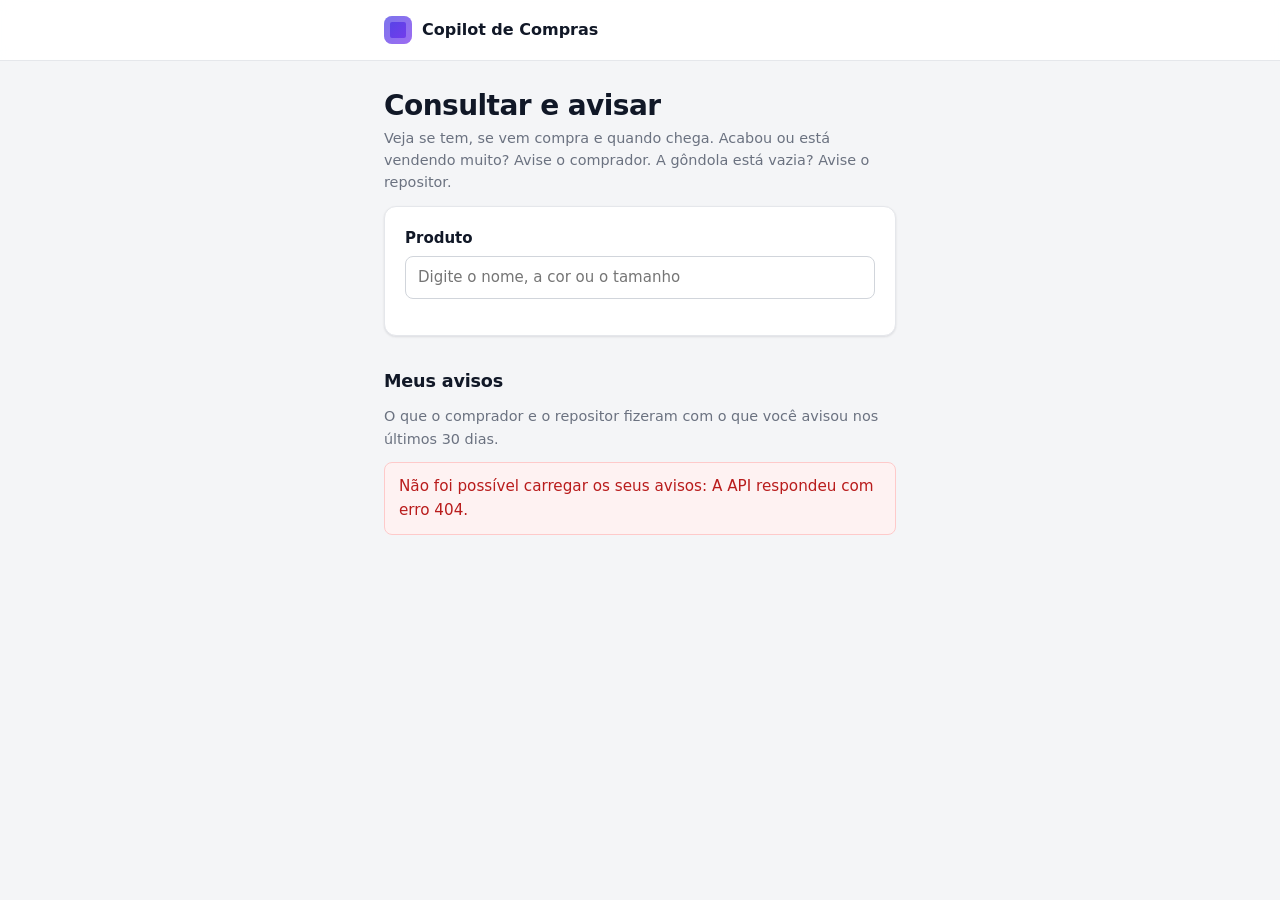
==== commit 269b7d94: "Aviso de gôndola vazia, setores da loja, verificação que fecha o aviso e Meus avisos com os dois tip" ====
--- a/src/ui/aviso.html
+++ b/src/ui/aviso.html
@@ -16,7 +16,7 @@
   </header>
   <main class="conteudo estreito">
     <h1>Consultar e avisar</h1>
-    <p class="suave">Veja se tem, se vem compra e quando chega. Acabou ou está vendendo muito? Avise o comprador.</p>
+    <p class="suave">Veja se tem, se vem compra e quando chega. Acabou ou está vendendo muito? Avise o comprador. A gôndola está vazia? Avise o repositor.</p>
 
     <section class="card consulta" aria-label="Consultar um produto">
       <div class="campo">
@@ -30,7 +30,8 @@
       <div id="disponibilidade" class="disponibilidade" aria-live="polite" hidden></div>
 
       <div id="acoes" class="acoes-vendedora" hidden>
-        <button id="abrir-aviso" type="button" class="primario grande" aria-expanded="false" aria-controls="aviso-form">Avisar o comprador</button>
+        <button id="abrir-aviso" type="button" class="grande" aria-expanded="false" aria-controls="aviso-form">Avisar o comprador<small>acabou, vende muito</small></button>
+        <button id="abrir-gondola" type="button" class="grande" aria-expanded="false" aria-controls="gondola-form">Gôndola vazia<small>avisar o repositor</small></button>
       </div>
 
       <form id="aviso-form" class="aviso-form" novalidate hidden>
@@ -49,6 +50,22 @@
 
         <button id="enviar" type="submit" class="primario grande">Enviar aviso</button>
       </form>
+
+      <form id="gondola-form" class="aviso-form" novalidate hidden>
+        <div id="gondola-sem-estoque" class="mensagem aviso" hidden>
+          <strong>O sistema diz que não tem estoque.</strong> O repositor pode não achar no depósito. Se a gôndola está vazia, pode avisar mesmo assim.
+        </div>
+        <div class="campo">
+          <label for="gondola-setor">Em que setor da loja?</label>
+          <select id="gondola-setor"></select>
+          <p id="gondola-setor-dica" class="suave" hidden>Ainda não sabemos onde este produto fica. Escolha o setor e o Copilot lembra da próxima vez.</p>
+        </div>
+        <div class="campo">
+          <label for="gondola-comentario">Comentário <span class="suave">(opcional)</span></label>
+          <textarea id="gondola-comentario" maxlength="2000" placeholder="Ex.: só sobrou o tamanho P"></textarea>
+        </div>
+        <button id="enviar-gondola" type="submit" class="primario grande">Avisar o repositor</button>
+      </form>
       <div id="resultado"></div>
     </section>
 
@@ -56,7 +73,7 @@
       <header>
         <h2 id="t-meus-avisos">Meus avisos</h2>
         <span id="contagem-meus-avisos" class="contagem" hidden></span>
-        <p class="suave">O que o comprador decidiu sobre o que você avisou nos últimos 30 dias.</p>
+        <p class="suave">O que o comprador e o repositor fizeram com o que você avisou nos últimos 30 dias.</p>
       </header>
       <div id="lista-meus-avisos"><p class="carregando">Carregando os seus avisos...</p></div>
     </section>
--- a/src/ui/estilo.css
+++ b/src/ui/estilo.css
@@ -1859,6 +1859,44 @@
 
 .acoes-vendedora {
   margin-top: 14px;
+  display: grid;
+  grid-template-columns: 1fr 1fr;
+  gap: 10px;
+}
+
+.acoes-vendedora button {
+  flex-direction: column;
+  gap: 2px;
+  min-height: 68px;
+  padding: 8px 10px;
+  font-size: 1rem;
+  border-width: 2px;
+  border-color: var(--primaria);
+  color: var(--primaria-escura);
+}
+
+.acoes-vendedora button small {
+  font-weight: 400;
+  font-size: 0.8rem;
+  color: var(--texto-suave);
+}
+
+.acoes-vendedora button[aria-expanded="true"] {
+  background: var(--primaria);
+  color: #fff;
+}
+
+.acoes-vendedora button[aria-expanded="true"] small {
+  color: rgba(255, 255, 255, 0.85);
+}
+
+.aviso-form select {
+  width: 100%;
+  min-height: 48px;
+}
+
+.aviso-form .mensagem.aviso {
+  margin-top: 0;
 }
 
 .aviso-form {
@@ -1918,8 +1956,13 @@
 /* Painel do repositor */
 
 .filtros.filtros-repositor {
-  grid-template-columns: minmax(0, 1fr) minmax(0, 0.7fr) auto;
+  grid-template-columns: minmax(0, 1fr) minmax(0, 1fr);
   margin-top: 20px;
+}
+
+.filtros.filtros-repositor input[type="search"],
+.filtros.filtros-repositor button {
+  grid-column: 1 / -1;
 }
 
 .estreito .grupo > header {
@@ -1938,10 +1981,19 @@
 
 .repor-topo {
   display: flex;
+  flex-wrap: wrap;
   justify-content: space-between;
   align-items: flex-start;
-  gap: 12px;
+  gap: 8px 12px;
   margin-bottom: 10px;
+}
+
+.repor-topo .item-produto {
+  flex: 1 1 200px;
+}
+
+.repor-topo .selos {
+  justify-content: flex-end;
 }
 
 .repor .frase {
@@ -1951,6 +2003,45 @@
 .repor .numeros {
   grid-template-columns: repeat(3, minmax(0, 1fr));
   gap: 8px;
+}
+
+.repor .numeros.so-estoque {
+  grid-template-columns: minmax(0, 1fr);
+  max-width: 220px;
+}
+
+.card.repor.aviso-gondola {
+  border-left-color: var(--vendas);
+}
+
+.avisos-da-gondola {
+  list-style: none;
+  margin: 0 0 12px;
+  padding: 10px 12px;
+  background: var(--vendas-fundo);
+  border-radius: var(--raio-pequeno);
+  display: grid;
+  gap: 6px;
+}
+
+.avisos-da-gondola .comentario-do-aviso {
+  display: block;
+  margin: 2px 0 0;
+}
+
+.nenhum-aviso {
+  margin: 0 0 8px;
+}
+
+.verificar-campos {
+  display: grid;
+  grid-template-columns: minmax(0, 1fr) minmax(0, 0.6fr);
+  gap: 10px;
+}
+
+.verificar-campos input,
+.verificar-campos select {
+  width: 100%;
 }
 
 .verificar {
@@ -1993,13 +2084,12 @@
     grid-column: 1 / -1;
   }
 
-  .filtros.filtros-repositor {
+  .repor-topo .selos {
+    justify-content: flex-start;
+  }
+
+  .verificar-campos {
     grid-template-columns: 1fr;
-  }
-
-  .repor-topo {
-    flex-direction: column;
-    gap: 8px;
   }
 
   .repor .numeros dd {
@@ -2395,3 +2485,16 @@
     display: none;
   }
 }
+
+/* Setores */
+
+.linha-do-formulario {
+  display: flex;
+  flex-wrap: wrap;
+  gap: 8px;
+}
+
+.linha-do-formulario input {
+  flex: 1 1 160px;
+  min-width: 0;
+}
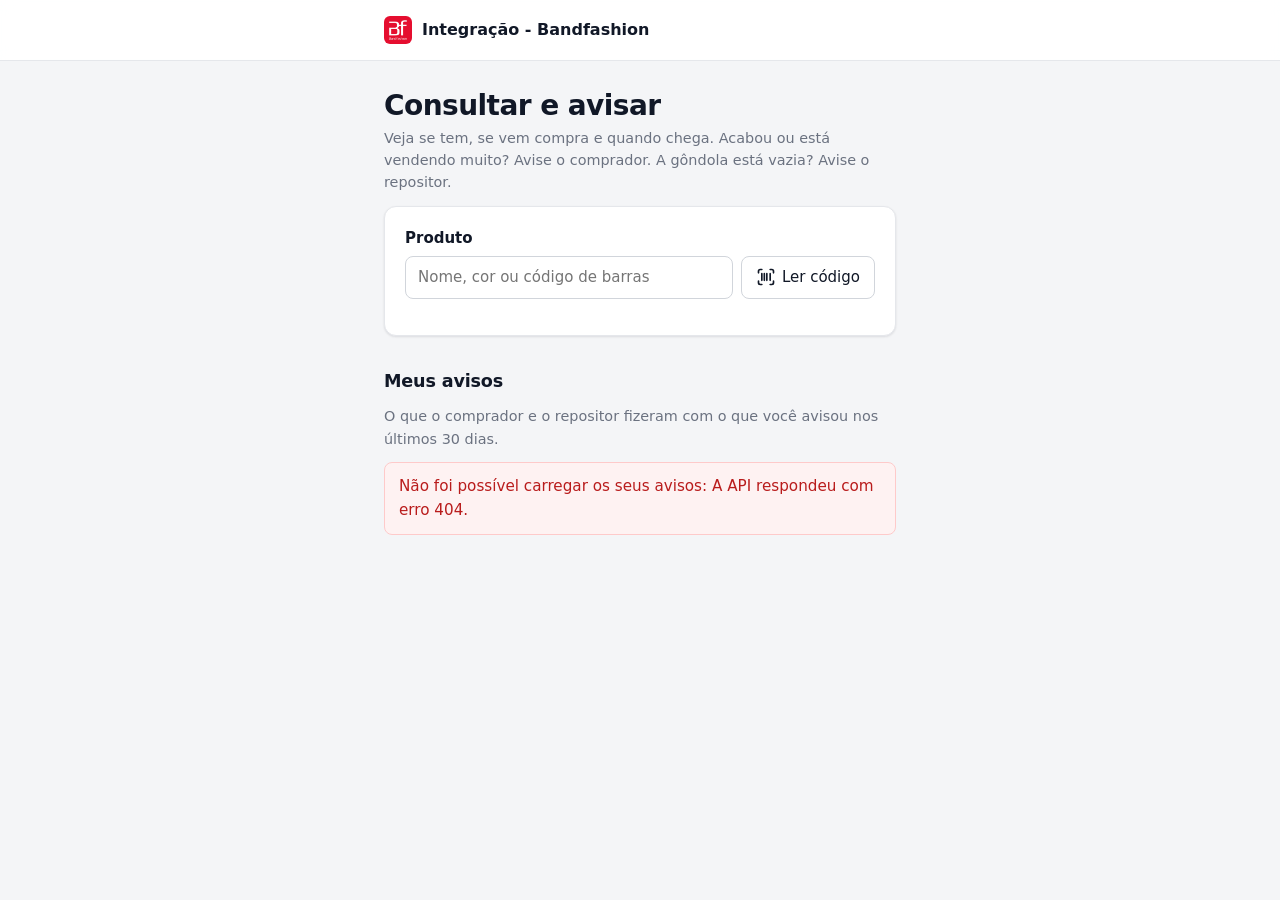
==== commit 024c67a5: "Hora de repor e montagem da gôndola, dashboard do repositor para a TV, falta na gôndola, peças no av" ====
--- a/src/ui/aviso.html
+++ b/src/ui/aviso.html
@@ -3,14 +3,15 @@
 <head>
   <meta charset="utf-8">
   <meta name="viewport" content="width=device-width, initial-scale=1">
-  <title>Consultar e avisar - Copilot de Compras</title>
+  <title>Consultar e avisar - Integração - Bandfashion</title>
+  <link rel="icon" href="logo.png">
   <link rel="stylesheet" href="estilo.css">
   <script type="module" src="aviso.js"></script>
 </head>
 <body>
   <header>
     <div class="conteudo estreito">
-      <strong class="marca">Copilot de Compras</strong>
+      <strong class="marca">Integração - Bandfashion</strong>
       <nav aria-label="Telas do Copilot"></nav>
     </div>
   </header>
@@ -21,7 +22,13 @@
     <section class="card consulta" aria-label="Consultar um produto">
       <div class="campo">
         <label for="busca">Produto</label>
-        <input id="busca" type="search" autocomplete="off" enterkeyhint="search" maxlength="100" placeholder="Digite o nome, a cor ou o tamanho">
+        <div id="busca-linha" class="busca-com-leitor">
+          <input id="busca" type="search" autocomplete="off" enterkeyhint="search" maxlength="100" placeholder="Nome, cor ou código de barras">
+          <button id="abrir-leitor" type="button" aria-haspopup="dialog" aria-controls="leitor">
+            <svg aria-hidden="true" viewBox="0 0 24 24" width="20" height="20" fill="none" stroke="currentColor" stroke-width="2" stroke-linecap="round"><path d="M3 7V5a2 2 0 0 1 2-2h2M17 3h2a2 2 0 0 1 2 2v2M21 17v2a2 2 0 0 1-2 2h-2M7 21H5a2 2 0 0 1-2-2v-2M7 8v8M10 8v8M13 8v8M17 8v8"/></svg>
+            Ler código
+          </button>
+        </div>
         <p id="busca-status" class="suave" aria-live="polite"></p>
         <ul id="resultados" class="resultados" aria-label="Produtos encontrados"></ul>
         <div id="escolhido" class="escolhido" hidden></div>
@@ -30,8 +37,8 @@
       <div id="disponibilidade" class="disponibilidade" aria-live="polite" hidden></div>
 
       <div id="acoes" class="acoes-vendedora" hidden>
-        <button id="abrir-aviso" type="button" class="grande" aria-expanded="false" aria-controls="aviso-form">Avisar o comprador<small>acabou, vende muito</small></button>
-        <button id="abrir-gondola" type="button" class="grande" aria-expanded="false" aria-controls="gondola-form">Gôndola vazia<small>avisar o repositor</small></button>
+        <button id="abrir-aviso" type="button" class="grande" aria-expanded="false" aria-controls="aviso-form">Avisar comprador</button>
+        <button id="abrir-gondola" type="button" class="grande" aria-expanded="false" aria-controls="gondola-form">Avisar reposição</button>
       </div>
 
       <form id="aviso-form" class="aviso-form" novalidate hidden>
@@ -61,6 +68,11 @@
           <p id="gondola-setor-dica" class="suave" hidden>Ainda não sabemos onde este produto fica. Escolha o setor e o Copilot lembra da próxima vez.</p>
         </div>
         <div class="campo">
+          <label for="gondola-pecas">Quantas peças levar do depósito? <span class="suave">(opcional)</span></label>
+          <div class="unidade"><input id="gondola-pecas" type="number" inputmode="numeric" min="1" max="10000" step="1"> peças</div>
+          <p id="gondola-pecas-dica" class="suave" aria-live="polite"></p>
+        </div>
+        <div class="campo">
           <label for="gondola-comentario">Comentário <span class="suave">(opcional)</span></label>
           <textarea id="gondola-comentario" maxlength="2000" placeholder="Ex.: só sobrou o tamanho P"></textarea>
         </div>
@@ -78,5 +90,47 @@
       <div id="lista-meus-avisos"><p class="carregando">Carregando os seus avisos...</p></div>
     </section>
   </main>
+
+  <dialog id="compras" class="confirmacao compras" aria-labelledby="t-compras">
+    <form method="dialog">
+      <h2 id="t-compras">Pedidos a caminho</h2>
+      <p id="compras-produto" class="suave"></p>
+      <div id="compras-tabela" class="tabela"></div>
+      <div class="confirmacao-botoes">
+        <button value="fechar">Fechar</button>
+      </div>
+    </form>
+  </dialog>
+
+  <dialog id="leitor" class="confirmacao leitor" aria-labelledby="t-leitor">
+    <form method="dialog">
+      <h2 id="t-leitor">Aponte para o código de barras</h2>
+      <div class="leitor-video">
+        <video id="leitor-video" muted playsinline></video>
+        <span class="leitor-mira" aria-hidden="true"></span>
+      </div>
+      <p id="leitor-status" class="suave" aria-live="polite"></p>
+      <div class="campo" id="leitor-cameras" hidden>
+        <label for="leitor-camera">Câmera</label>
+        <select id="leitor-camera"></select>
+      </div>
+      <label id="leitor-foto" class="botao" hidden>Tirar foto do código<input id="leitor-arquivo" type="file" accept="image/*" capture="environment" hidden></label>
+      <div class="confirmacao-botoes">
+        <button value="fechar">Fechar</button>
+      </div>
+    </form>
+  </dialog>
+
+  <dialog id="confirmar-repetido" class="confirmacao" aria-labelledby="t-confirmar-repetido">
+    <form method="dialog">
+      <h2 id="t-confirmar-repetido">Esse pedido de reposição já foi feito</h2>
+      <ul id="quem-ja-avisou" class="quem-ja-avisou"></ul>
+      <p class="suave">O repositor ainda não verificou a gôndola. Deseja avisar mesmo assim?</p>
+      <div class="confirmacao-botoes">
+        <button value="cancelar" autofocus>Cancelar</button>
+        <button value="avisar" class="primario">Avisar mesmo assim</button>
+      </div>
+    </form>
+  </dialog>
 </body>
 </html>
--- a/src/ui/estilo.css
+++ b/src/ui/estilo.css
@@ -6,15 +6,17 @@
   --texto-suave: #6b7280;
   --borda: #e5e7eb;
   --borda-forte: #d1d5db;
-  --primaria: #4f46e5;
-  --primaria-escura: #4338ca;
-  --primaria-fundo: #eef2ff;
+  --primaria: #cb3b31;
+  --primaria-escura: #a92f27;
+  --primaria-fundo: #fdf1f0;
   --urgente: #dc2626;
   --urgente-fundo: #fef2f2;
   --destaque: #b45309;
   --destaque-fundo: #fffbeb;
   --vendas: #0369a1;
   --vendas-fundo: #f0f9ff;
+  --rotina: #0f766e;
+  --rotina-fundo: #f0fdfa;
   --sucesso: #15803d;
   --sucesso-fundo: #f0fdf4;
   --erro: #b91c1c;
@@ -88,9 +90,9 @@
   content: "";
   width: 28px;
   height: 28px;
-  border-radius: 8px;
-  background: linear-gradient(135deg, var(--primaria), #7c3aed);
-  box-shadow: inset 0 0 0 6px rgba(255, 255, 255, 0.25);
+  flex-shrink: 0;
+  border-radius: 6px;
+  background: url("logo.png") center / cover;
 }
 
 nav {
@@ -300,7 +302,7 @@
 }
 
 .notificacao.nao-lida > a:hover {
-  background: #e0e7ff;
+  background: #fbe2df;
 }
 
 .notificacao-topo {
@@ -589,7 +591,7 @@
   background: var(--primaria);
   border-color: var(--primaria);
   color: #fff;
-  box-shadow: 0 1px 2px rgba(79, 70, 229, 0.3);
+  box-shadow: 0 1px 2px rgba(203, 59, 49, 0.3);
 }
 
 button.primario:hover,
@@ -921,44 +923,119 @@
   margin-top: 12px;
 }
 
-.resumo + .vazio {
-  margin-top: 32px;
-}
-
-.resumo {
-  display: grid;
-  grid-template-columns: repeat(auto-fit, minmax(200px, 1fr));
-  gap: 12px;
-  margin-bottom: 8px;
-}
-
-.resumo a {
+.visoes {
+  display: flex;
+  flex-wrap: wrap;
+  gap: 6px;
+}
+
+.visoes button {
+  gap: 6px;
+  border-radius: 999px;
+  padding: 5px 6px 5px 12px;
+  font-size: 0.88rem;
+  color: var(--texto-suave);
+}
+
+.visoes button:hover {
+  color: var(--texto);
+}
+
+.visoes button[aria-pressed="true"] {
+  background: var(--texto);
+  border-color: var(--texto);
+  color: #fff;
+}
+
+.visoes .contagem {
+  min-width: 24px;
+  padding: 0 7px;
+  border-radius: 999px;
+  background: var(--fundo);
+  color: var(--cor, var(--texto));
+  font-size: 0.78rem;
+  font-weight: 600;
+  text-align: center;
+}
+
+.visoes button.sem-itens .contagem {
+  color: var(--texto-suave);
+}
+
+.visoes button[aria-pressed="true"] .contagem {
+  background: rgba(255, 255, 255, 0.2);
+  color: #fff;
+}
+
+.grupo > header .info {
+  align-self: center;
+}
+
+.item-produto .origem {
   display: block;
-  background: var(--superficie);
-  border: 1px solid var(--borda);
-  border-radius: var(--raio);
-  box-shadow: var(--sombra);
-  padding: 16px 18px;
+  margin-bottom: 2px;
+  color: var(--cor);
+  font-size: 0.72rem;
+  font-weight: 600;
+  text-transform: uppercase;
+  letter-spacing: 0.04em;
+}
+
+.mais-alertas {
+  margin-top: 20px;
+  text-align: center;
+}
+
+.mais-alertas button {
+  margin-left: 4px;
+}
+
+/* Explicação atrás do "i" */
+
+.info {
+  position: relative;
+  display: inline-flex;
+  vertical-align: middle;
+}
+
+.info > button {
+  width: 20px;
+  height: 20px;
+  padding: 0;
+  border-radius: 50%;
+  color: var(--texto-suave);
+  font: italic 600 12px/1 Georgia, serif;
+}
+
+.info > button:hover,
+.info.aberto > button {
   color: var(--texto);
-  border-top: 3px solid var(--cor, var(--borda-forte));
-}
-
-.resumo a:hover {
-  text-decoration: none;
+  border-color: var(--texto-suave);
+}
+
+.info-balao {
+  display: none;
+  position: absolute;
+  top: calc(100% + 8px);
+  left: -12px;
+  z-index: 20;
+  width: max-content;
+  max-width: min(340px, 80vw);
+  padding: 10px 12px;
+  border-radius: var(--raio-pequeno);
+  background: var(--texto);
+  color: #fff;
   box-shadow: var(--sombra-alta);
-}
-
-.resumo strong {
+  font-size: 0.86rem;
+  font-weight: 400;
+  line-height: 1.45;
+  letter-spacing: normal;
+  text-transform: none;
+  white-space: normal;
+}
+
+.info.aberto .info-balao {
   display: block;
-  font-size: 2rem;
-  line-height: 1.1;
-  letter-spacing: -0.02em;
-  color: var(--cor, var(--texto));
-}
-
-.resumo span {
-  color: var(--texto-suave);
-  font-size: 0.88rem;
 }
 
 .grupo {
@@ -1231,18 +1308,6 @@
   display: none;
 }
 
-details.decididos {
-  margin-top: 40px;
-}
-
-details.decididos summary {
-  color: var(--texto);
-}
-
-details.decididos ul {
-  margin-top: 12px;
-}
-
 @media (max-width: 760px) {
   .conteudo {
     padding: 0 16px;
@@ -1272,19 +1337,6 @@
     flex-basis: 100%;
   }
 
-  .resumo {
-    grid-template-columns: 1fr 1fr;
-    gap: 10px;
-  }
-
-  .resumo a {
-    padding: 12px 14px;
-  }
-
-  .resumo strong {
-    font-size: 1.6rem;
-  }
-
   a.item {
     grid-template-columns: 1fr;
   }
@@ -1314,7 +1366,7 @@
 /* Estoque */
 
 .filtros.filtros-estoque {
-  grid-template-columns: minmax(200px, 1.8fr) repeat(2, minmax(0, 1fr)) auto;
+  grid-template-columns: minmax(200px, 1.6fr) repeat(3, minmax(0, 1fr)) auto;
 }
 
 .barra-estoque {
@@ -1569,7 +1621,7 @@
   width: 100%;
   max-width: 40px;
   min-height: 2px;
-  background: linear-gradient(180deg, #818cf8, var(--primaria));
+  background: linear-gradient(180deg, #e2776f, var(--primaria));
   border-radius: 6px 6px 2px 2px;
 }
 
@@ -1623,7 +1675,8 @@
   align-items: center;
 }
 
-.unidade input {
+.unidade input,
+.estreito .unidade input {
   width: 140px;
 }
 
@@ -1764,6 +1817,53 @@
   padding: 12px 14px;
 }
 
+.busca-com-leitor {
+  display: flex;
+  gap: 8px;
+}
+
+.busca-com-leitor input {
+  flex: 1;
+  min-width: 0;
+}
+
+.busca-com-leitor button {
+  flex-shrink: 0;
+  gap: 6px;
+  white-space: nowrap;
+}
+
+dialog.leitor {
+  width: min(480px, calc(100% - 32px));
+}
+
+.leitor-video {
+  position: relative;
+  aspect-ratio: 4 / 3;
+  overflow: hidden;
+  border-radius: var(--raio-pequeno);
+  background: #111827;
+}
+
+.leitor-video video {
+  width: 100%;
+  height: 100%;
+  object-fit: cover;
+}
+
+.leitor-mira {
+  position: absolute;
+  inset: 35% 10%;
+  border: 2px solid rgba(255, 255, 255, 0.85);
+  border-radius: var(--raio-pequeno);
+  box-shadow: 0 0 0 999px rgba(17, 24, 39, 0.35);
+}
+
+dialog.leitor .campo,
+dialog.leitor .botao {
+  margin-top: 12px;
+}
+
 .tipos {
   display: grid;
   grid-template-columns: 1fr 1fr;
@@ -1808,18 +1908,15 @@
 
 .disponibilidade-topo {
   display: flex;
-  align-items: center;
+  align-items: baseline;
   justify-content: space-between;
   gap: 12px;
-}
-
-.disponibilidade-topo .selo {
-  font-size: 0.9rem;
-  padding: 3px 14px;
+  font-weight: 600;
 }
 
 .disponivel {
   color: var(--texto-suave);
+  font-weight: 400;
 }
 
 .disponivel strong {
@@ -1849,6 +1946,95 @@
   display: inline-flex;
   align-items: center;
   gap: 6px;
+}
+
+button.pedidos-a-caminho {
+  width: 100%;
+  justify-content: flex-start;
+  gap: 12px;
+  margin-top: 12px;
+  padding: 10px 14px;
+  border-color: var(--sucesso);
+  background: var(--sucesso-fundo);
+  color: var(--sucesso);
+  font-weight: 600;
+  text-align: left;
+}
+
+button.pedidos-a-caminho .caminhao {
+  display: grid;
+  place-items: center;
+  flex: none;
+  width: 42px;
+  height: 42px;
+  border-radius: 50%;
+  background: var(--sucesso);
+  color: #fff;
+}
+
+button.pedidos-a-caminho small {
+  display: block;
+  font-weight: 500;
+}
+
+button.pedidos-a-caminho .seta {
+  margin-left: auto;
+  font-size: 1.4rem;
+  line-height: 1;
+}
+
+dialog.compras {
+  width: min(560px, calc(100% - 32px));
+}
+
+dialog.compras .tabela {
+  max-height: 60vh;
+  overflow-y: auto;
+  margin-top: 12px;
+  border-color: var(--borda-forte);
+}
+
+dialog.compras table {
+  font-size: 0.95rem;
+}
+
+dialog.compras th {
+  position: sticky;
+  top: 0;
+  padding: 10px 12px;
+  background: var(--primaria);
+  color: #fff;
+  font-size: 0.9rem;
+  font-weight: 700;
+  text-align: center;
+}
+
+dialog.compras td {
+  padding: 10px 12px;
+  vertical-align: middle;
+}
+
+dialog.compras th + th,
+dialog.compras td + td {
+  border-left: 1px solid var(--borda-forte);
+}
+
+dialog.compras td {
+  border-bottom-color: var(--borda-forte);
+}
+
+dialog.compras tbody tr:nth-child(even) td {
+  background: var(--superficie-2);
+}
+
+dialog.compras td.quantidade {
+  text-align: center;
+  font-variant-numeric: tabular-nums;
+}
+
+dialog.compras tbody tr.atual td {
+  background: var(--primaria-fundo);
+  font-weight: 600;
 }
 
 .sem-chegada {
@@ -1955,16 +2141,6 @@
 
 /* Painel do repositor */
 
-.filtros.filtros-repositor {
-  grid-template-columns: minmax(0, 1fr) minmax(0, 1fr);
-  margin-top: 20px;
-}
-
-.filtros.filtros-repositor input[type="search"],
-.filtros.filtros-repositor button {
-  grid-column: 1 / -1;
-}
-
 .estreito .grupo > header {
   flex-wrap: wrap;
 }
@@ -2071,6 +2247,34 @@
   text-align: center;
 }
 
+.resultados-verificacao button.repus-parte[aria-expanded="true"] {
+  border-color: var(--destaque);
+  background: var(--destaque-fundo);
+}
+
+.repor-parte {
+  margin-top: 8px;
+  padding: 12px;
+  background: var(--destaque-fundo);
+  border: 1px solid var(--borda);
+  border-left: 3px solid var(--destaque);
+  border-radius: var(--raio-pequeno);
+}
+
+.repor-parte-campos {
+  display: flex;
+  flex-wrap: wrap;
+  gap: 12px 20px;
+}
+
+.repor-parte .unidade input {
+  width: 100px;
+}
+
+.repor-parte .falta {
+  margin: 10px 0;
+}
+
 .verificar .mensagem {
   margin: 10px 0 0;
 }
@@ -2094,6 +2298,218 @@
 
   .repor .numeros dd {
     font-size: 1.15rem;
+  }
+}
+
+/* Mix de gôndola */
+
+.produtos-gondola {
+  list-style: none;
+  margin: 12px 0 0;
+  padding: 0;
+  display: grid;
+  gap: 8px;
+}
+
+.produtos-gondola a {
+  display: flex;
+  align-items: center;
+  justify-content: space-between;
+  gap: 12px;
+  min-height: 64px;
+  background: var(--superficie);
+  border: 1px solid var(--borda);
+  border-radius: var(--raio);
+  box-shadow: var(--sombra);
+  padding: 12px 16px;
+  color: var(--texto);
+}
+
+.produtos-gondola a:hover {
+  text-decoration: none;
+  box-shadow: var(--sombra-alta);
+}
+
+.produtos-gondola a::after {
+  content: "›";
+  font-size: 1.6rem;
+  line-height: 1;
+  color: var(--texto-suave);
+}
+
+.produto-gondola-nome {
+  flex: 1;
+  min-width: 0;
+}
+
+.produto-gondola-nome strong,
+.produto-gondola-nome span {
+  display: block;
+}
+
+.capacidade-gondola {
+  margin-top: 16px;
+}
+
+.capacidade-gondola label {
+  font-size: 1.1rem;
+  font-weight: 600;
+}
+
+.capacidade-gondola > .suave {
+  margin: 2px 0 10px;
+}
+
+.capacidade-campos {
+  display: flex;
+  flex-wrap: wrap;
+  align-items: center;
+  gap: 10px 14px;
+}
+
+.estreito .capacidade-campos input {
+  width: 110px;
+  font-size: 1.5rem;
+  font-weight: 600;
+  padding: 6px 10px;
+}
+
+.capacidade-campos button {
+  min-height: 44px;
+}
+
+.capacidade-gondola #gravada {
+  margin: 10px 0 0;
+}
+
+.capacidade-gondola #gravada .mensagem {
+  margin: 0;
+}
+
+.card.mix h2 {
+  margin: 0;
+}
+
+.lista-mix {
+  list-style: none;
+  margin: 8px 0 0;
+  padding: 0;
+}
+
+.linha-mix {
+  display: grid;
+  grid-template-columns: minmax(0, 1fr) auto;
+  align-items: center;
+  gap: 12px;
+  padding: 12px 0;
+  border-bottom: 1px solid var(--borda);
+}
+
+.linha-mix-info {
+  display: grid;
+  gap: 4px;
+}
+
+.linha-mix-info code {
+  justify-self: start;
+  font-size: 0.75rem;
+}
+
+.linha-mix-info .suave {
+  font-size: 0.85rem;
+}
+
+.linha-mix-quantidade {
+  display: flex;
+  flex-direction: column;
+  align-items: center;
+  min-width: 64px;
+  padding: 6px 10px;
+  background: var(--primaria-fundo);
+  border-radius: var(--raio-pequeno);
+  color: var(--primaria-escura);
+}
+
+.linha-mix-quantidade b {
+  font-size: 2rem;
+  line-height: 1.1;
+}
+
+.linha-mix-quantidade small {
+  font-size: 0.75rem;
+}
+
+.linha-mix.fora .linha-mix-quantidade {
+  background: var(--superficie-2);
+  color: var(--texto-suave);
+}
+
+.total-mix {
+  margin: 12px 0 4px;
+  font-weight: 600;
+}
+
+.participacao {
+  display: flex;
+  align-items: center;
+  gap: 8px;
+}
+
+.participacao-barra {
+  flex: 1;
+  max-width: 220px;
+  height: 8px;
+  background: var(--borda);
+  border-radius: 999px;
+  overflow: hidden;
+}
+
+.participacao-barra span {
+  display: block;
+  height: 100%;
+  background: var(--primaria);
+  border-radius: 999px;
+}
+
+.participacao-valor {
+  min-width: 4ch;
+  text-align: right;
+  font-weight: 600;
+  font-variant-numeric: tabular-nums;
+}
+
+.lista-participacao {
+  list-style: none;
+  margin: 8px 0 0;
+  padding: 0;
+}
+
+.lista-participacao li {
+  display: grid;
+  grid-template-columns: minmax(0, 1fr) minmax(120px, 1.2fr) 64px;
+  align-items: center;
+  gap: 12px;
+  padding: 8px 0;
+  border-bottom: 1px solid var(--borda);
+}
+
+.lista-participacao li.este .participacao-sku {
+  font-weight: 600;
+}
+
+.participacao-sku .selo {
+  margin-left: 6px;
+}
+
+.participacao-dia {
+  text-align: right;
+  font-variant-numeric: tabular-nums;
+}
+
+@media (max-width: 520px) {
+  .lista-participacao li {
+    grid-template-columns: minmax(0, 1fr) minmax(96px, 0.8fr) auto;
+    gap: 8px;
   }
 }
 
@@ -2498,3 +2914,382 @@
   flex: 1 1 160px;
   min-width: 0;
 }
+
+/* Dashboard do repositor */
+
+.dashboard-topo {
+  display: flex;
+  flex-wrap: wrap;
+  align-items: flex-end;
+  justify-content: space-between;
+  gap: 12px 24px;
+}
+
+.dashboard h1 {
+  font-size: 2.1rem;
+}
+
+.atualizado {
+  margin: 0;
+  color: var(--texto-suave);
+  font-size: 0.9rem;
+}
+
+.atualizado::before {
+  content: "";
+  display: inline-block;
+  width: 8px;
+  height: 8px;
+  margin-right: 8px;
+  border-radius: 50%;
+  background: var(--sucesso);
+  vertical-align: 1px;
+}
+
+.atualizado.sem-conexao {
+  color: var(--erro);
+}
+
+.atualizado.sem-conexao::before {
+  background: var(--erro);
+}
+
+.tela-cheia {
+  white-space: nowrap;
+}
+
+.dashboard-resumo {
+  list-style: none;
+  margin: 20px 0;
+  padding: 0;
+  display: grid;
+  grid-template-columns: repeat(4, minmax(0, 1fr));
+  gap: 12px;
+}
+
+.dashboard-contador {
+  display: flex;
+  align-items: baseline;
+  gap: 10px;
+  padding: 14px 18px;
+  border-radius: var(--raio);
+  border: 1px solid var(--borda);
+  border-top: 4px solid var(--cor-prioridade);
+  background: var(--superficie);
+  box-shadow: var(--sombra);
+}
+
+.dashboard-contador b {
+  font-size: 2rem;
+  line-height: 1;
+  color: var(--cor-prioridade);
+  font-variant-numeric: tabular-nums;
+}
+
+.dashboard-contador span {
+  font-weight: 600;
+}
+
+.dashboard-contador.zerado {
+  opacity: 0.55;
+}
+
+.dashboard-contador.zerado b {
+  color: var(--texto-suave);
+}
+
+.dashboard .urgente {
+  --cor-prioridade: var(--urgente);
+  --fundo-prioridade: var(--urgente-fundo);
+}
+
+.dashboard .vendas {
+  --cor-prioridade: var(--vendas);
+  --fundo-prioridade: var(--vendas-fundo);
+}
+
+.dashboard .destaque {
+  --cor-prioridade: var(--destaque);
+  --fundo-prioridade: var(--destaque-fundo);
+}
+
+.dashboard .rotina {
+  --cor-prioridade: var(--rotina);
+  --fundo-prioridade: var(--rotina-fundo);
+}
+
+.dashboard-lista {
+  list-style: none;
+  margin: 0;
+  padding: 0;
+  display: grid;
+  grid-template-columns: repeat(auto-fill, minmax(230px, 1fr));
+  gap: 14px;
+}
+
+.dashboard-lista:has(.dashboard-em-dia) {
+  grid-template-columns: minmax(0, 1fr);
+}
+
+.gondola-cartao {
+  aspect-ratio: 1;
+  display: flex;
+  flex-direction: column;
+  align-items: center;
+  gap: 4px;
+  min-width: 0;
+  padding: 18px 20px;
+  text-align: center;
+  background: var(--superficie);
+  border: 1px solid var(--borda);
+  border-top: 6px solid var(--cor-prioridade);
+  border-radius: var(--raio);
+  box-shadow: var(--sombra);
+}
+
+.gondola-cartao.urgente {
+  background: var(--fundo-prioridade);
+}
+
+.gondola-setor {
+  font-size: 0.8rem;
+  font-weight: 700;
+  letter-spacing: 0.06em;
+  text-transform: uppercase;
+  color: var(--cor-prioridade);
+}
+
+.gondola-sku {
+  max-width: 100%;
+  margin: 6px 0 4px;
+  padding: 3px 8px;
+  overflow: hidden;
+  text-overflow: ellipsis;
+  white-space: nowrap;
+  font-size: 1.1rem;
+  font-weight: 600;
+  color: var(--texto);
+}
+
+.gondola-nome {
+  display: -webkit-box;
+  -webkit-box-orient: vertical;
+  -webkit-line-clamp: 2;
+  overflow: hidden;
+  font-size: 1.15rem;
+  line-height: 1.25;
+  letter-spacing: -0.01em;
+}
+
+.gondola-variante {
+  color: var(--texto-suave);
+  font-weight: 500;
+}
+
+.gondola-quantidade {
+  margin-top: auto;
+  display: flex;
+  justify-content: center;
+  align-items: baseline;
+  flex-wrap: wrap;
+  gap: 0 8px;
+}
+
+.gondola-quantidade b {
+  font-size: 2.8rem;
+  line-height: 1;
+  color: var(--cor-prioridade);
+  font-variant-numeric: tabular-nums;
+}
+
+.gondola-quantidade small {
+  color: var(--texto-suave);
+  font-weight: 500;
+}
+
+.gondola-quantidade.sem-capacidade {
+  flex-direction: column;
+  align-items: center;
+}
+
+.gondola-quantidade.sem-capacidade b {
+  font-size: 1.4rem;
+  line-height: 1.2;
+}
+
+.visualmente-oculto {
+  position: absolute;
+  width: 1px;
+  height: 1px;
+  overflow: hidden;
+  clip-path: inset(50%);
+  white-space: nowrap;
+}
+
+.dashboard-em-dia {
+  display: grid;
+  justify-items: center;
+  gap: 6px;
+  padding: 56px 24px;
+  text-align: center;
+  color: var(--texto-suave);
+  background: var(--sucesso-fundo);
+  border: 1px solid #bbf7d0;
+  border-radius: var(--raio);
+}
+
+.dashboard-em-dia strong {
+  color: var(--sucesso);
+  font-size: 1.6rem;
+}
+
+@media (min-width: 1600px) {
+  body.dashboard {
+    font-size: 18px;
+  }
+
+  body.dashboard .conteudo {
+    max-width: 1600px;
+  }
+}
+
+@media (max-width: 760px) {
+  .dashboard h1 {
+    font-size: 1.6rem;
+  }
+
+  .dashboard-resumo {
+    grid-template-columns: repeat(2, minmax(0, 1fr));
+    gap: 8px;
+  }
+
+  .dashboard-contador {
+    flex-direction: column;
+    gap: 2px;
+    padding: 10px 12px;
+  }
+
+  .dashboard-contador b {
+    font-size: 1.5rem;
+  }
+
+  .dashboard-contador span {
+    font-size: 0.8rem;
+    line-height: 1.3;
+  }
+
+  .dashboard-lista {
+    grid-template-columns: repeat(2, minmax(0, 1fr));
+    gap: 10px;
+  }
+
+  .gondola-cartao {
+    padding: 12px 14px;
+  }
+
+  .gondola-sku {
+    padding: 2px 6px;
+    font-size: 0.78rem;
+  }
+
+  .gondola-nome {
+    font-size: 1rem;
+  }
+
+  .gondola-variante {
+    font-size: 0.85rem;
+  }
+
+  .gondola-quantidade b {
+    font-size: 2rem;
+  }
+
+  .gondola-quantidade small {
+    font-size: 0.8rem;
+  }
+
+  .gondola-quantidade.sem-capacidade b {
+    font-size: 1.1rem;
+  }
+}
+
+.card.repor.hora-de-repor {
+  border-left-color: var(--destaque);
+}
+
+.resultados-verificacao.so-repus {
+  grid-template-columns: repeat(2, minmax(0, 1fr));
+}
+
+.resultados-verificacao.so-repus .repus {
+  grid-column: auto;
+}
+
+.montagem {
+  margin-top: 16px;
+  padding-top: 16px;
+  border-top: 1px solid var(--borda);
+}
+
+.montagem button.montei {
+  width: 100%;
+  min-height: 48px;
+  font-weight: 600;
+}
+
+.montagem .suave {
+  margin: 8px 0 0;
+  font-size: 0.88rem;
+}
+
+.montagem .mensagem {
+  margin: 10px 0 0;
+}
+
+/* Confirmação */
+
+dialog.confirmacao {
+  width: min(420px, calc(100% - 32px));
+  padding: 20px;
+  border: 1px solid var(--borda);
+  border-radius: var(--raio);
+  background: var(--superficie);
+  color: var(--texto);
+  box-shadow: var(--sombra-alta);
+}
+
+dialog.confirmacao[open] {
+  animation: popup-entra 0.2s ease-out;
+}
+
+dialog.confirmacao::backdrop {
+  background: rgba(17, 24, 39, 0.4);
+}
+
+dialog.confirmacao h2 {
+  margin: 0 0 12px;
+  font-size: 1.1rem;
+}
+
+dialog.confirmacao p {
+  margin: 12px 0 0;
+}
+
+.quem-ja-avisou {
+  margin: 0;
+  padding: 10px 12px;
+  list-style: none;
+  display: flex;
+  flex-direction: column;
+  gap: 4px;
+  background: var(--vendas-fundo);
+  border-left: 3px solid var(--vendas);
+  border-radius: var(--raio-pequeno);
+}
+
+.confirmacao-botoes {
+  display: flex;
+  justify-content: flex-end;
+  gap: 8px;
+  margin-top: 20px;
+}
